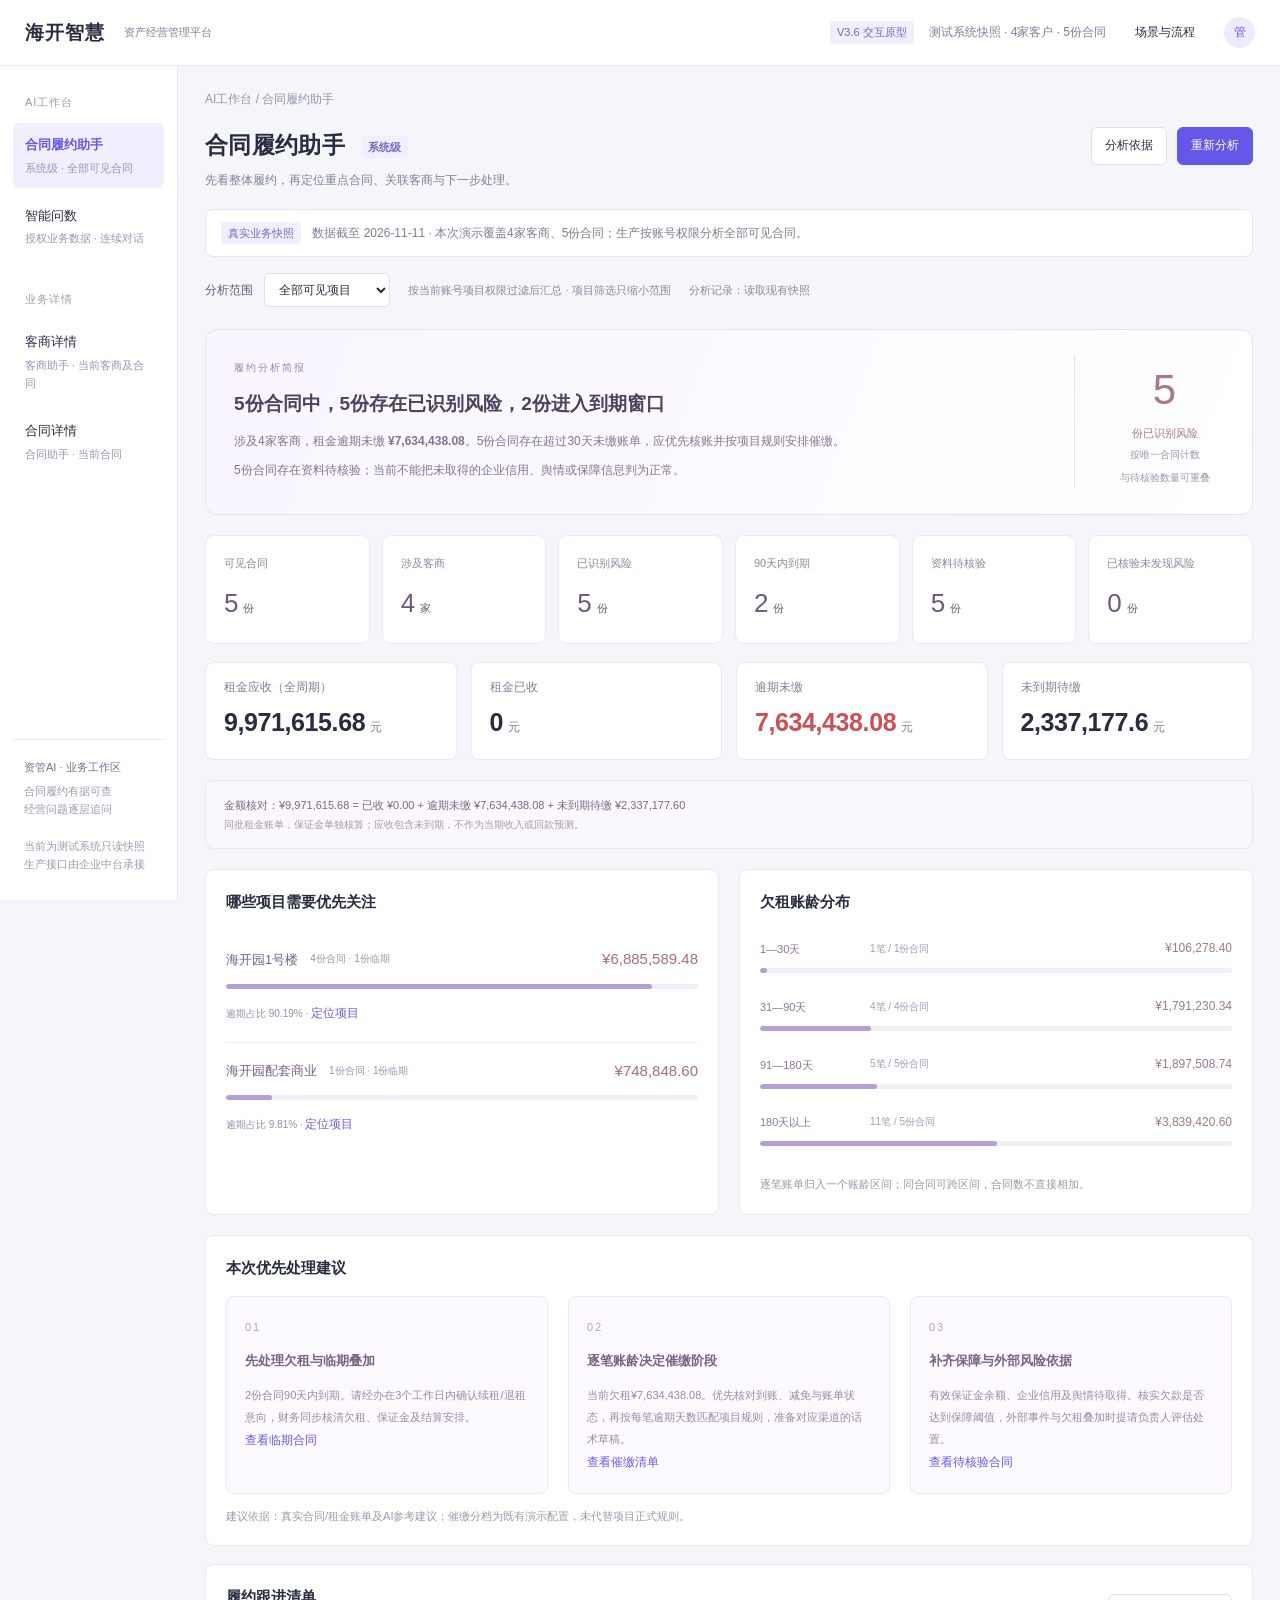
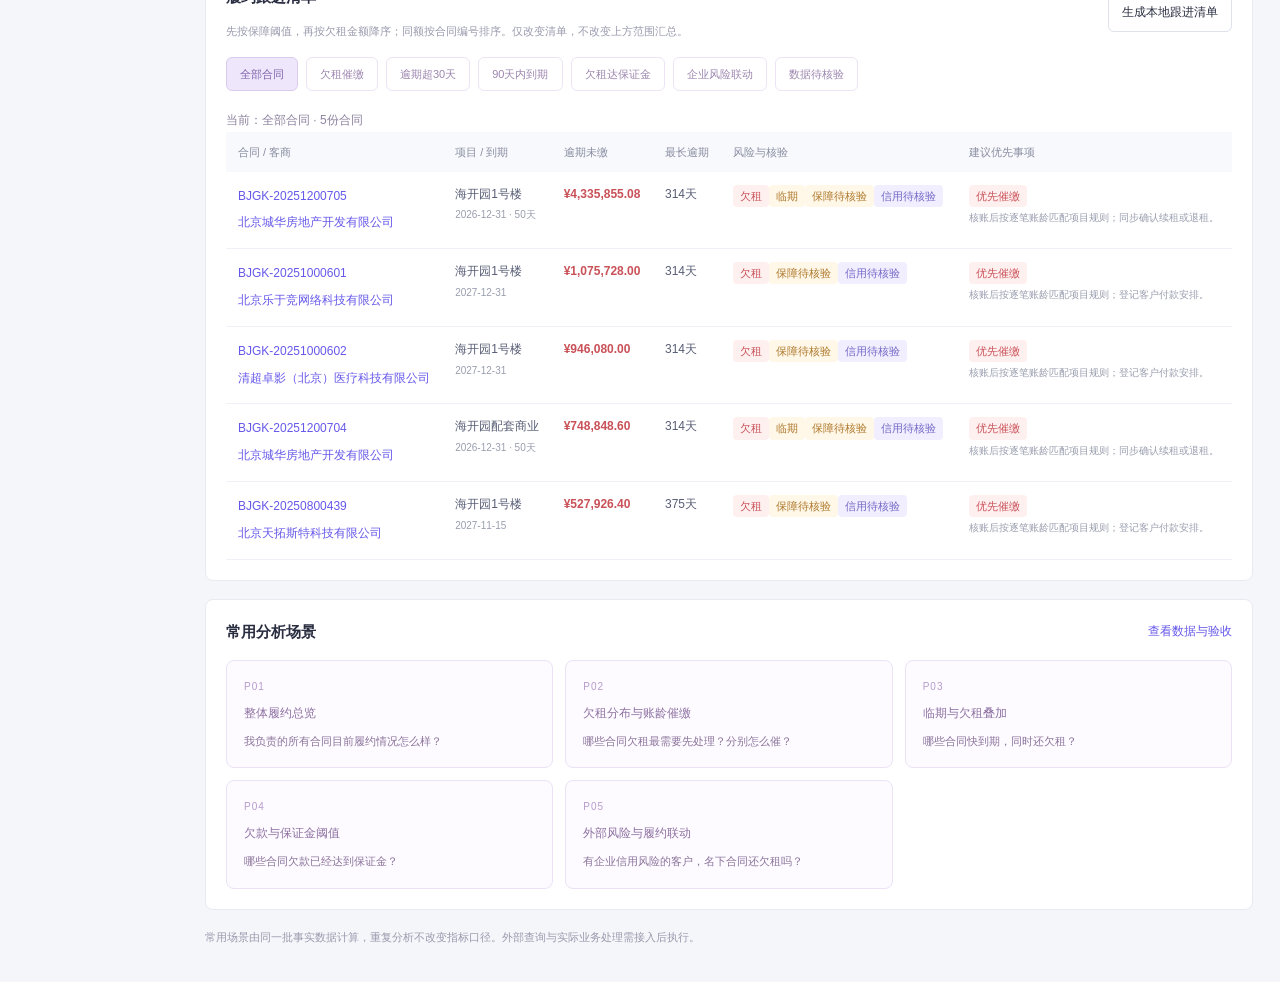
==== 业务交互原型.html @ a05de34b "feat: add system contract performance and customer assistant workspaces" ====
<!doctype html>
<html lang="zh-CN"><head><meta charset="utf-8"><meta name="viewport" content="width=device-width, initial-scale=1"><meta name="description" content="海开资管合同助手与智能问数业务原型：系统履约、客商助手、单合同核查、智能问数与场景实施说明。"><title>海开资管 · 双智能体业务原型 V3.6</title><link rel="stylesheet" href="core-style.css?v=3.6.0"></head><body><div id="app"></div><div id="overlay"></div><div id="toast" role="status"></div><script src="core-model.js?v=3.6.0"></script><script src="core-analysis-model.js?v=3.6.0"></script><script src="core-workspaces.js?v=3.6.0"></script><script src="core-app.js?v=3.6.0"></script></body></html>
---- core-style.css ----
:root{--brand:#6558e9;--ink:#292d40;--muted:#7c8195;--line:#e8eaf1;--bg:#f5f6fa;--red:#c95158;--amber:#ad782a;--green:#25856d}*{box-sizing:border-box}body{margin:0;color:var(--ink);background:var(--bg);font:14px/1.65 -apple-system,BlinkMacSystemFont,"Segoe UI","PingFang SC","Microsoft YaHei",sans-serif}button,input,select,textarea{font:inherit}button,a,input,select,textarea{-webkit-tap-highlight-color:transparent}button{cursor:pointer;border:1px solid #dfe1eb;border-radius:6px;padding:8px 13px;background:white;color:var(--ink);transition:background .15s,border-color .15s}button:hover{border-color:#b9b2f6;background:#f7f6ff}button:disabled{opacity:.5;cursor:not-allowed}button:focus-visible,a:focus-visible,input:focus-visible,textarea:focus-visible,select:focus-visible{outline:3px solid #c6bffe;outline-offset:3px}a{color:var(--brand);text-decoration:none}.primary{color:white;background:var(--brand);border-color:var(--brand)}.primary:hover{background:#574acb;color:#fff}.link{border:0;background:none;color:var(--brand);padding:2px 0;text-align:left}.quiet{background:transparent;border-color:transparent}.small{font-size:12px}.muted{color:var(--muted)}h1,h2,h3,h4,p{margin:0}h1{font-size:23px;font-weight:650;letter-spacing:.3px}h2{font-size:18px;font-weight:650}h3{font-size:15px;font-weight:600}h4{font-size:14px}.topbar{height:66px;background:white;border-bottom:1px solid var(--line);display:flex;align-items:center;justify-content:space-between;padding:0 25px;gap:15px;position:sticky;top:0;z-index:10}.brand{display:flex;gap:11px;align-items:center;font-size:19px;font-weight:700;letter-spacing:1px}.brand small{font-size:11px;font-weight:400;color:var(--muted);letter-spacing:0;margin-left:8px}.top-actions{display:flex;gap:15px;align-items:center}.avatar{width:31px;height:31px;border-radius:50%;background:#eeebff;display:grid;place-items:center;font-size:12px;color:var(--brand)}.tag{font-size:11px;display:inline-block;background:#f1efff;color:#7466c6;border-radius:4px;padding:2px 7px;white-space:nowrap}.tag.red{background:#fff0f0;color:var(--red)}.tag.amber{background:#fff7e8;color:var(--amber)}.tag.green{background:#eaf7f1;color:var(--green)}.frame{display:grid;grid-template-columns:178px minmax(0,1fr);min-height:calc(100vh - 66px)}.sidebar{background:white;border-right:1px solid var(--line);padding:27px 13px;display:flex;flex-direction:column;position:sticky;top:66px;align-self:start;height:calc(100vh - 66px)}.nav-label{font-size:11px;color:#9a9daf;letter-spacing:1px;margin:0 12px 9px}.nav-label.spaced{margin-top:29px}.navbtn{width:100%;text-align:left;border:0;background:none;padding:11px 12px;margin:3px 0;font-size:13px}.navbtn.selected{color:var(--brand);background:#f1efff;font-weight:600}.nav-sub{display:block;font-size:11px;font-weight:400;color:#9995b3;margin-top:3px}.side-bottom{margin-top:auto;padding:18px 11px 0;border-top:1px solid var(--line);font-size:11px;color:#999daf}.side-bottom b{display:block;color:#6f738b;font-weight:500;margin-bottom:6px}.main{padding:24px 27px 36px;min-width:0;max-width:1700px;width:100%;margin:auto}.breadcrumb{font-size:12px;color:#9296a9;margin-bottom:17px}.title-row{display:flex;justify-content:space-between;align-items:flex-start;gap:18px;margin-bottom:18px}.title-row h1 .tag{vertical-align:middle;margin-left:9px}.title-row p{font-size:12px;color:var(--muted);margin-top:6px}.row{display:flex;gap:10px;align-items:center;flex-wrap:wrap}.between{justify-content:space-between}.select-control{border:1px solid #dfe1eb;background:#fff;padding:8px 10px;border-radius:6px;max-width:100%;color:var(--ink)}.contract-meta{display:flex;gap:26px;flex-wrap:wrap;font-size:12px;padding:15px 18px;background:white;border:1px solid var(--line);border-radius:7px}.contract-meta span{color:var(--muted);margin-right:7px}.tabs{display:flex;gap:27px;border-bottom:1px solid #dedfe9;margin:16px 0 21px;overflow:auto;white-space:nowrap}.tabs button{border:0;background:none;border-bottom:2px solid transparent;border-radius:0;padding:12px 0;color:#7e8295;font-size:13px}.tabs button.selected{color:var(--brand);font-weight:600;border-bottom-color:var(--brand)}.assistant-header{display:flex;justify-content:space-between;align-items:center;gap:16px;margin-bottom:17px}.assistant-header h2{display:inline}.assistant-header p{font-size:12px;color:var(--muted);margin-top:4px}.pulse{display:inline-block;width:6px;height:6px;background:var(--green);border-radius:50%;margin-right:6px}.kpis{display:grid;grid-template-columns:repeat(4,minmax(0,1fr));gap:14px;margin:16px 0 20px}.kpi{background:white;border:1px solid var(--line);border-radius:8px;padding:15px 18px;min-width:0}.kpi-label{font-size:12px;color:var(--muted);display:flex;align-items:center;justify-content:space-between}.kpi-value{font-size:25px;font-weight:650;letter-spacing:-.4px;margin:7px 0 4px;line-height:1.4;word-break:break-word;font-variant-numeric:tabular-nums}.kpi-value small{font-size:12px;margin-left:5px;font-weight:400;color:var(--muted)}.kpi-note{font-size:11px;color:#9498aa}.red-text{color:var(--red)}.amber-text{color:var(--amber)}.card{background:#fff;border:1px solid var(--line);border-radius:8px;padding:20px;margin-bottom:18px;min-width:0}.card-head{display:flex;justify-content:space-between;align-items:center;gap:12px;margin-bottom:16px}.card-head small{font-size:11px;color:var(--muted)}.overview-grid{display:grid;grid-template-columns:minmax(0,1.02fr) minmax(0,1.2fr);gap:18px;align-items:stretch}.overview-grid>.card{margin-bottom:18px}.radar-layout{display:grid;grid-template-columns:minmax(210px,1.1fr) minmax(125px,.9fr);align-items:center;gap:9px}.radar{width:100%;height:auto;display:block;max-width:330px;margin:auto}.radar text{font-family:inherit;fill:#7d8094;font-size:11px}.axis-list{display:flex;flex-direction:column;gap:10px}.axis-button{border:0;background:none;padding:5px 0;font-size:11px;display:flex;justify-content:space-between;gap:10px;text-align:left;color:var(--muted)}.axis-button b{color:var(--brand);font-variant-numeric:tabular-nums;font-size:12px}.caption{font-size:11px;color:#999aad;margin-top:13px}.summary-lead{font-size:15px;line-height:1.9;margin-bottom:15px}.summary-lead strong{color:var(--red);font-weight:600}.recommendations{display:grid;gap:10px}.recommendation{display:grid;grid-template-columns:25px 1fr auto;gap:8px;align-items:start;border-top:1px solid #f0f0f5;padding-top:13px;font-size:12px}.step-num{font-size:11px;color:#8c82cf;background:#f2effd;width:22px;height:22px;display:grid;place-items:center;border-radius:50%}.recommendation small{display:block;color:var(--muted);font-size:11px;margin-top:4px}.note{border:1px solid #eee2c6;background:#fffaf0;color:#957638;border-radius:6px;padding:12px 14px;font-size:12px;margin:12px 0}.scenarios-grid{display:grid;grid-template-columns:repeat(3,minmax(0,1fr));gap:12px}.scenario-quick{display:block;text-align:left;padding:15px;border:1px solid var(--line);border-radius:6px;background:#fff}.scenario-quick b{font-size:13px;font-weight:550;display:block;margin-bottom:5px}.scenario-quick p{font-size:11px;color:var(--muted);line-height:1.8}.scenario-quick>span{font-size:11px;color:var(--brand);display:inline-block;margin-top:8px}.table-wrap{overflow:auto;width:100%}table{border-collapse:collapse;width:100%;text-align:left;font-size:12px;min-width:540px}th{background:#f8f9fc;color:#888da0;font-weight:500;padding:11px 12px;font-size:11px}td{padding:13px 12px;border-bottom:1px solid #f0f1f6;color:#575d75;vertical-align:top}td small{display:block;color:#999eae;margin-top:3px;font-size:10px}.fields{display:grid;grid-template-columns:repeat(3,minmax(0,1fr));gap:23px;margin:0}.fields dt{font-size:11px;color:var(--muted);margin-bottom:5px}.fields dd{font-size:13px;margin:0;overflow-wrap:anywhere}.timeline{border-left:1px solid #e1ddec;padding-left:21px;margin:12px 0 0 7px;display:grid;gap:19px}.timeline p{font-size:12px}.timeline small{font-size:11px;color:var(--muted)}.empty{padding:40px 18px;text-align:center;color:var(--muted);font-size:12px}.scope-strip{display:flex;align-items:center;gap:12px;font-size:12px;margin-bottom:18px;color:var(--muted)}.query-layout{display:grid;grid-template-columns:minmax(0,1fr) 270px;gap:19px;align-items:start}.conversation{border:1px solid var(--line);background:white;border-radius:9px;overflow:hidden;min-width:0}.conversation-top{padding:15px 20px;border-bottom:1px solid var(--line);display:flex;align-items:center;justify-content:space-between;gap:10px}.conversation-top h3{font-size:13px}.chat-log{height:calc(100vh - 382px);min-height:380px;max-height:900px;overflow:auto;scroll-behavior:smooth;padding:26px 24px}.welcome{padding:28px 4px 20px;max-width:750px;margin:auto}.welcome .eyebrow{font-size:11px;letter-spacing:2px;color:#9c92d5;margin-bottom:12px}.welcome h2{font-size:26px;line-height:1.5;font-weight:600}.welcome>p{font-size:13px;color:#9195a7;margin:12px 0 24px;line-height:1.9}.domain-pills{display:flex;gap:8px;flex-wrap:wrap;margin-bottom:24px}.domain-pills span{border:1px solid #ebe9f5;border-radius:4px;font-size:11px;padding:4px 9px;color:#948bac}.suggestions{display:grid;grid-template-columns:1fr 1fr;gap:11px}.suggestions button{text-align:left;line-height:1.8;font-size:12px;padding:14px;border-color:#eae9f2;background:#fbfbfe}.suggestions small{display:block;color:#b1adbf;font-size:10px;margin-top:7px}.composer{padding:15px 20px 12px;border-top:1px solid var(--line);background:white}.input-frame{border:1px solid #dcd8f0;border-radius:8px;padding:10px 12px;background:#fdfdff}.input-frame:focus-within{border-color:#9d91e6;box-shadow:0 0 0 3px #f4f1ff}.input-frame textarea{width:100%;resize:vertical;min-height:46px;max-height:140px;border:0;background:none;outline:none;color:var(--ink);font-size:13px;display:block}.input-frame textarea:focus-visible{outline:none}.input-bottom{display:flex;justify-content:space-between;align-items:center;font-size:10px;color:#a3a1b3;margin-top:7px}.input-bottom button{padding:5px 14px;font-size:12px}.composer-note{font-size:10px;color:#aaa8b6;margin-top:8px}.history-panel{background:white;border:1px solid var(--line);border-radius:9px;padding:19px 15px;min-height:510px;position:sticky;top:90px}.history-panel h3{font-size:14px}.history-panel>p{font-size:11px;color:var(--muted);margin:7px 0 17px}.history-label{font-size:10px;color:#aaa8bb;margin:18px 8px 8px}.history-item{display:block;width:100%;text-align:left;padding:12px;border:1px solid transparent;background:none;border-radius:6px;margin:5px 0}.history-item.selected{background:#f3f0ff;border-color:#e7e0fb}.history-item b{font-weight:500;font-size:12px;display:block;overflow:hidden;text-overflow:ellipsis;white-space:nowrap}.history-item small{font-size:10px;color:#9993ad;display:block;margin-top:6px}.history-footer{border-top:1px solid var(--line);padding-top:15px;margin-top:23px;font-size:10px;color:#a4a0b4;line-height:1.9}.user-message{display:flex;justify-content:flex-end;margin:5px 0 22px}.user-message>div{padding:11px 16px;background:#f1efff;border-radius:9px 9px 2px 9px;max-width:86%;font-size:13px;white-space:pre-wrap;overflow-wrap:anywhere}.answer-message{margin-bottom:25px}.answer-meta{font-size:11px;color:#8b82b4;display:flex;gap:8px;align-items:center;margin-bottom:10px}.ai-badge{border:1px solid #ded8f5;color:#8c7dce;border-radius:4px;font-size:9px;padding:1px 4px}.answer-body{font-size:13px;line-height:1.95;white-space:pre-wrap}.answer-result{margin-top:17px;border:1px solid var(--line);border-radius:7px;padding:17px}.answer-result h3{font-size:14px;margin-bottom:12px}.answer-result .kpis{gap:8px;margin:12px 0}.answer-result .kpi{padding:11px 12px;background:#fafafe;border:0;border-radius:5px}.answer-result .kpi-value{font-size:19px}.answer-result .kpi-label{font-size:10px}.answer-result table{font-size:11px;min-width:480px}.answer-result th{font-size:10px}.answer-result td{padding:11px 8px}.answer-actions{display:flex;justify-content:space-between;align-items:center;margin-top:14px;gap:10px;flex-wrap:wrap}.answer-actions button{font-size:11px}.result-stamp{font-size:10px;color:#a5a1b5}.followups{display:flex;gap:7px;flex-wrap:wrap;margin-top:15px}.followups button{font-size:11px;padding:5px 10px;border-color:#e8e3f4;background:#fdfcfe;color:#83779e}.bar-chart{padding:13px 0 5px}.bar-title{font-size:11px;color:var(--muted);margin-bottom:10px}.bar-row{display:grid;grid-template-columns:75px 1fr 85px;gap:10px;align-items:center;margin:9px 0;font-size:11px;color:#8b849e}.bar-track{height:10px;background:#f4f1f9;border-radius:3px;overflow:hidden}.bar-fill{height:100%;background:#afa2e8;border-radius:3px}.bar-value{text-align:right;color:#797082;font-variant-numeric:tabular-nums}.stream-line{display:inline-block;width:2px;height:13px;background:var(--brand);vertical-align:middle;margin-left:3px;animation:blink .7s infinite}.progress-text{font-size:11px;color:#a29ab6;margin:10px 0}.contract-chatbox{display:grid;grid-template-columns:1fr auto;gap:12px}.contract-chatbox input{border:1px solid #ddd9ed;padding:11px 13px;border-radius:6px;min-width:0;background:#fdfdff;font-size:13px}.contract-answer{border-left:3px solid #d4cbed;background:#faf8fe;padding:16px 18px;margin:17px 0 0;font-size:13px;line-height:1.95}.contract-answer h4{margin-bottom:7px}.contract-answer p{white-space:pre-wrap}.contract-answer .row{margin-top:11px}.overlay:empty{display:none}.overlay-screen{position:fixed;inset:0;background:#25233c55;z-index:30;display:flex;justify-content:flex-end}.drawer{width:min(740px,94vw);height:100%;background:#fff;box-shadow:-12px 0 45px #29213d1f;display:flex;flex-direction:column;animation:slide .18s ease}.drawer-head{padding:22px 27px;border-bottom:1px solid var(--line);display:flex;justify-content:space-between;align-items:center;gap:15px}.drawer-head p{font-size:11px;color:var(--muted);margin-top:3px}.drawer-body{padding:24px 27px;overflow:auto;flex:1}.drawer-body h3{margin:22px 0 10px}.drawer-body h3:first-child{margin-top:0}.drawer-body p,.drawer-body li{font-size:13px;line-height:1.95}.drawer-body ul{padding-left:20px}.drawer-body .note{font-size:12px}.drawer-body textarea{width:100%;min-height:240px;border:1px solid #dcd8eb;border-radius:6px;padding:15px;font-size:13px;line-height:2;resize:vertical;color:#55536c}.drawer-foot{padding:16px 27px;border-top:1px solid var(--line);display:flex;justify-content:space-between;align-items:center;font-size:11px;color:var(--muted);gap:10px}.scene-card{border:1px solid var(--line);border-radius:7px;padding:18px;margin-bottom:15px}.scene-card h3{margin:0 0 9px}.scene-card dl{margin:0}.scene-card dt{font-size:10px;color:#aaa4b5;margin-top:10px}.scene-card dd{font-size:12px;margin:3px 0 0;color:#686177;line-height:1.9}.scene-tabs{position:sticky;top:0;background:white;padding-bottom:15px;display:flex;gap:9px;z-index:1}.scene-tabs button{font-size:12px}.source-list{font-size:12px;display:grid;gap:10px}.source-list>div{padding:12px;background:#f8f7fc;border:1px solid #efedf5;border-radius:6px;overflow-wrap:anywhere}.flow-list{display:grid;gap:9px;margin:18px 0}.flow-list>div{border-left:3px solid #c4b8ec;background:#f8f6fd;padding:13px 16px;font-size:12px;line-height:1.9}.flow-list small{display:block;font-size:11px;color:var(--muted)}#toast{position:fixed;bottom:28px;left:50%;transform:translateX(-50%);background:#343147;color:white;border-radius:7px;font-size:12px;padding:12px 20px;z-index:100;opacity:0;pointer-events:none;transition:opacity .2s}#toast.visible{opacity:1}.mini-space{margin-top:14px}.missing-axis{font-size:11px;color:var(--amber);margin-top:9px}.break{overflow-wrap:anywhere}.draft-list{margin-top:16px;background:#f8f6fe;padding:12px 14px;border-radius:6px;font-size:12px;color:#77668c}.demo-bar{font-size:10px;color:#a19aac;display:flex;justify-content:space-between;gap:10px;margin-top:20px}.helper{font-size:12px;color:#8d839f;line-height:1.9}.wide-only{display:inline}@keyframes blink{50%{opacity:0}}@keyframes slide{from{transform:translateX(25px);opacity:.5}to{transform:translateX(0);opacity:1}}@media(min-width:1600px){.main{padding:28px 38px}.chat-log{min-height:480px}.radar-layout{grid-template-columns:1.2fr .8fr}}@media(max-width:1200px){.frame{grid-template-columns:150px 1fr}.main{padding:20px}.brand small{display:none}.query-layout{grid-template-columns:minmax(0,1fr) 225px;gap:14px}.radar-layout{grid-template-columns:1fr}.radar{max-width:240px}.axis-list{display:grid;grid-template-columns:1fr 1fr}.kpi{padding:13px}.kpi-value{font-size:22px}.recommendation{grid-template-columns:22px 1fr}.recommendation button{grid-column:2;justify-self:start}.scenarios-grid{grid-template-columns:repeat(2,1fr)}.top-actions{gap:9px}}@media(max-width:900px){.sidebar{width:auto;height:auto;position:static;padding:10px 15px;display:flex;flex-direction:row;gap:10px;border-right:0;border-bottom:1px solid var(--line)}.frame{display:block}.sidebar .nav-label,.side-bottom{display:none}.navbtn{width:auto;margin:0}.nav-sub{display:none}.topbar{padding:0 17px}.top-actions .wide-only{display:none}.overview-grid{grid-template-columns:1fr}.radar-layout{grid-template-columns:1fr 1fr}.query-layout{grid-template-columns:minmax(0,1fr) 210px}.main{padding:19px 16px}.contract-meta{gap:12px 22px}.title-row{flex-wrap:wrap}.chat-log{padding:20px 16px}.welcome h2{font-size:22px}.suggestions{grid-template-columns:1fr}.answer-result .kpis{grid-template-columns:1fr 1fr}.history-panel{top:75px}.fields{grid-template-columns:1fr 1fr}}@media(max-width:650px){body{font-size:13px}.topbar{height:58px}.brand{font-size:16px}.top-actions span.small,.avatar{display:none}.top-actions button{font-size:11px;padding:6px 8px}.query-layout{grid-template-columns:1fr}.history-panel{position:static;min-height:0}.kpis{grid-template-columns:1fr 1fr;gap:10px}.kpi-value{font-size:22px}.scenarios-grid{grid-template-columns:1fr}.radar-layout{grid-template-columns:1fr 1fr}.title-row h1{font-size:20px}.tabs{gap:20px}.assistant-header{align-items:flex-start}.assistant-header button{font-size:11px}.contract-meta{font-size:11px}.card{padding:17px}.chat-log{height:520px;min-height:300px}.suggestions{grid-template-columns:1fr 1fr}.suggestions button{padding:10px;font-size:11px}.answer-result{padding:12px}.bar-row{grid-template-columns:65px 1fr 65px}.fields{grid-template-columns:1fr 1fr}.history-item{max-width:100%}.contract-chatbox{grid-template-columns:1fr}.drawer-head,.drawer-body{padding:19px}.demo-bar{flex-direction:column}}

.contract-risk-strip{background:#fff8f6;border:1px solid #f2dcd5;border-radius:7px;padding:13px 17px;margin:-3px 0 15px;display:flex;gap:14px;justify-content:space-between;align-items:center}.risk-strip-main{display:flex;gap:13px;align-items:center;flex-wrap:wrap}.risk-summary{color:#bb4d50;border:0;background:none;padding:0;font-size:12px;font-weight:600;white-space:nowrap}.risk-tags{display:flex;gap:7px;flex-wrap:wrap}.risk-chip{font-size:11px;border:1px solid #eacac9;padding:4px 9px;border-radius:4px;background:#fff0ee;color:#b65357}.risk-chip.amber{background:#fff6e6;border-color:#eddcba;color:#9c722f}.risk-chip.pending{background:#f6f5fa;border-color:#e1deeb;color:#8c819c}.risk-strip-meta{display:flex;gap:11px;align-items:center;flex-wrap:wrap;font-size:10px;color:#ad9490;white-space:nowrap}.risk-summary:hover{background:none;color:#983f42}.risk-chip:hover{border-color:#c88f94;background:#ffebe7}@media(max-width:900px){.contract-risk-strip{align-items:flex-start;flex-direction:column;gap:8px}}
/* V3.1: evidence-led contract analysis and compact query workspace. */
.analysis-toolbar{display:grid;grid-template-columns:1fr auto;align-items:center;gap:5px 12px;font-size:11px;color:var(--muted);text-align:right}.analysis-toolbar small{grid-column:1/-1;font-size:10px}.report-layout{grid-template-columns:minmax(280px,.8fr) minmax(0,1.65fr);align-items:start}.report-layout .radar-layout{grid-template-columns:1fr}.report-layout .radar{max-width:280px;margin:auto}.report-layout .axis-list{display:grid;grid-template-columns:1fr 1fr;gap:4px 12px}.report-layout .axis-button{padding:9px 0}.radar-legend{display:flex;flex-wrap:wrap;gap:7px;margin:17px 0 10px}.report-summary{border:1px solid #e8e1f7;background:#f9f7fe;padding:15px 17px;border-radius:7px;margin:8px 0 17px}.report-summary>b{font-size:14px;color:#675487}.report-summary p{font-size:12px;line-height:1.95;margin:7px 0 0;color:#85788f}.report-scroll{max-height:660px;overflow:auto;scrollbar-width:thin;padding-right:5px}.analysis-item{border:1px solid var(--line);border-radius:7px;margin:10px 0;background:#fff}.analysis-item summary{list-style:none;display:flex;align-items:center;justify-content:space-between;gap:10px;cursor:pointer;padding:15px 16px;font-size:13px;font-weight:600}.analysis-item summary::-webkit-details-marker{display:none}.analysis-item summary>span:first-child{display:flex;gap:10px;align-items:center}.analysis-item summary>span:first-child:after{content:'⌄';font-size:13px;color:#ada2c0}.analysis-item[open] summary>span:first-child:after{content:'⌃'}.analysis-item summary i{font-style:normal;color:#a798c7;font-size:11px}.analysis-item .tag{font-weight:400;white-space:nowrap;font-size:10px}.analysis-content{padding:0 17px 17px}.analysis-content h4{font-size:11px;color:#81768c;margin:13px 0 5px}.analysis-content p{font-size:12px;line-height:1.95;color:#756b81;margin:0 0 8px}.advice-block{background:#f8f7fb;border-radius:5px;padding:1px 13px 7px;margin:13px 0}.advice-block h4{color:#72608f}.analysis-content .caption{font-size:10px;color:#aaa0b4;margin:12px 0}.report-footer{border-top:1px solid var(--line);padding-top:14px;margin-top:17px}.query-context{display:flex;justify-content:space-between;gap:12px;flex-wrap:wrap;color:#9a8fa6;font-size:11px;margin:4px 0 18px}.query-chips{padding:13px 18px 3px;display:flex;align-items:center;gap:7px;flex-wrap:wrap;border-top:1px solid #f0edf6}.query-chips>span{font-size:10px;color:#a29aaf;margin-right:3px}.question-chip{border-radius:16px;background:#faf8ff;border:1px solid #ece5f8;color:#8b7b9f;font-size:10px;padding:5px 10px}.question-chip:hover{background:#f1ebff;color:#7661ac;border-color:#dcd1ef}.result-section-label{font-size:10px;letter-spacing:.5px;color:#9f8cb7;margin:0 0 8px}.insight-section{margin:18px 0 0;background:#f9f7fd;border-left:3px solid #c4b4e4;padding:12px 16px;border-radius:0 5px 5px 0}.insight-section h4{font-size:12px;color:#8b70a1;margin:0 0 8px}.insight-section p{font-size:12px;color:#7f728a;line-height:1.95;margin:6px 0}.compact-welcome{padding:28px 15px 35px}.compact-welcome h2{font-size:23px}.compact-welcome>p{line-height:1.9}.history-panel{max-height:calc(100vh - 145px);overflow:auto;scrollbar-width:thin}.history-item{padding:10px}.report-layout .card{min-width:0}
@media(min-width:1600px){.report-layout{grid-template-columns:minmax(300px,.8fr) minmax(0,1.8fr)}.report-layout .radar-layout{grid-template-columns:1fr}.chat-log{height:630px;min-height:440px}}
@media(max-width:1100px){.report-layout{grid-template-columns:minmax(240px,.8fr) minmax(0,1.4fr)}.analysis-item summary{padding:13px 12px}.analysis-content{padding:0 12px 13px}.report-layout .axis-list{grid-template-columns:1fr}.query-layout{grid-template-columns:minmax(0,1fr) 205px}}
@media(max-width:850px){.report-layout{grid-template-columns:1fr}.report-layout .radar-layout{grid-template-columns:1fr 1fr}.report-layout .axis-list{display:flex;flex-direction:column}.report-scroll{max-height:none}.analysis-toolbar{font-size:10px}.query-layout{grid-template-columns:1fr}.history-panel{max-height:330px;position:static;min-height:0}.query-chips{padding:12px 14px}.chat-log{height:620px;max-height:70vh}}
@media(max-width:550px){.assistant-header{flex-direction:column;gap:12px}.analysis-toolbar{text-align:left;width:100%;grid-template-columns:1fr auto}.report-layout .radar-layout{grid-template-columns:1fr}.report-layout .axis-list{display:grid;grid-template-columns:1fr 1fr}.analysis-item summary{font-size:12px}.query-context{font-size:10px}.question-chip{font-size:10px;padding:5px 8px}}
/* V3.2: actionable issues are independent of radar axes. */
.issue-list{padding-right:8px}.issue-card{border:1px solid #e7e3ef;border-radius:10px;padding:18px;margin:0 0 16px;background:#fff}.issue-heading{display:flex;gap:10px;align-items:flex-start;margin-bottom:14px}.issue-heading>div{flex:1}.issue-heading h4{font-size:14px;margin:0 0 6px;line-height:1.7}.issue-heading p{margin:0;color:#8a8193;font-size:12px}.issue-number{width:27px;flex-shrink:0;color:#8370c1;line-height:26px}.issue-card .table-wrap{margin:10px 0}.issue-card td,.issue-card th{padding:9px;font-size:11px;min-width:70px}.issue-card .advice-block{margin:14px 0}.issue-analysis{font-size:12px;color:#8c8296;line-height:1.9}.report-scroll{max-height:680px}.issue-card .row{flex-wrap:wrap}@media(max-width:700px){.issue-card{padding:13px}.issue-heading{flex-wrap:wrap}.report-scroll{max-height:none}}

/* V3.3: reconciled balances, collapsed issue details and explicit radar provenance. */
.reconciliation{background:#f7f6ff;border:1px solid #e7e1fb;border-radius:10px;padding:15px 18px;margin:0 0 20px;font-size:13px;line-height:1.9;color:#605674}.reconciliation b{display:block;color:#443b59}.reconciliation small{color:#91889f}.radar-mode{display:flex;gap:6px;margin-bottom:10px}.radar-mode button{font-size:12px;padding:6px 12px;border:1px solid #e7e1f1;border-radius:6px;background:#fff;color:#92839d}.radar-mode button.selected{background:#eee8fc;color:#7155b3;border-color:#d3c6ec}.radar-provenance{background:#fff8e9;color:#8e7135;padding:9px 11px;font-size:11px;line-height:1.7;border-radius:6px}.issue-card{padding:0!important;overflow:hidden}.issue-card summary{list-style:none;cursor:pointer;padding:17px 15px;align-items:flex-start!important}.issue-card summary::-webkit-details-marker{display:none}.issue-card summary:hover{background:#faf8ff}.issue-title{flex:1;min-width:0}.issue-tags{display:flex;gap:6px;flex-wrap:wrap;margin-top:9px}.issue-toggle{font-size:11px;color:#9279c1;white-space:nowrap;padding-top:3px}.issue-card .when-open{display:none}.issue-card[open] .when-open{display:inline}.issue-card[open] .when-closed{display:none}.issue-card[open] summary{border-bottom:1px solid #f0eaf6}.issue-body{padding:0 16px 16px}.issue-body .advice-block h4{display:flex;align-items:center;gap:8px}.issue-body .advice-block p{font-size:13px;line-height:1.9}.history-item small{white-space:normal;overflow-wrap:anywhere}.history-label{margin-top:19px}.report-scroll{max-height:710px}.issue-heading h4{line-height:1.6}.issue-heading p{line-height:1.7}

/* V3.4 bill-specific collection stages and editable channel templates */
.collection-meta{padding:13px 14px;background:#faf9fe;border:1px solid #ece6f5;border-radius:8px;margin:13px 0}.collection-meta dl{display:grid;grid-template-columns:88px minmax(0,1fr);gap:9px 12px;font-size:12px;line-height:1.7}.collection-meta dt{color:#998ba9}.collection-meta dd{margin:0;color:#665674}.collection-group{padding:15px 0;border-bottom:1px solid #e7dff0}.collection-group:last-child{border-bottom:0}.collection-group .link{display:block;text-align:left;margin:6px 0}.template-context .tag{margin-right:6px}.template-context p{font-size:12px;color:#9a8ca8}.template-label{display:block;color:#81718e;font-size:12px;margin:15px 0 9px}.template-select{width:100%;max-width:100%;padding:10px;font-size:12px}.template-channels{display:flex;flex-wrap:wrap;gap:8px;margin:17px 0}.template-channels button{border:1px solid #e9e1f1;background:#fff;color:#917d9e;border-radius:7px;padding:8px 14px;font-size:12px}.template-channels button.selected{background:#eee7fb;color:#7153ac;border-color:#cbb9e8}.template-paper{background:#fff;border:1px solid #e8e1ee;padding:20px;border-radius:9px;margin-bottom:15px;box-shadow:0 3px 13px #35224e05}.template-paper-head{border-bottom:1px solid #eee8f4;padding-bottom:15px;margin-bottom:15px}.template-paper-head span,.template-paper-head small{display:block;color:#ab9ab8;font-size:11px}.template-paper-head b{display:block;color:#564165;font-size:18px;margin:8px 0}.template-paper #draft-text{width:100%;min-height:320px;font-size:13px;line-height:2;border:1px solid #e9e2f2;border-radius:6px;padding:14px;background:#fdfbff;color:#665371;resize:vertical}.template-paper .fields{font-size:12px}.drawer-foot{flex-wrap:wrap}.collection-meta .caption{margin-bottom:0}@media(max-width:600px){.template-paper{padding:14px}.collection-meta dl{grid-template-columns:76px minmax(0,1fr)}}
/* V3.6 system and customer analysis workspaces */
.workspace-coverage{padding:12px 15px;border:1px solid #e8e2f2;background:#fff;border-radius:8px;font-size:12px;color:#827b91;margin:15px 0}.workspace-coverage .tag{margin-right:8px}.workspace-controls{display:flex;align-items:center;gap:18px;flex-wrap:wrap;margin:16px 0 22px;color:#8e859c;font-size:11px}.workspace-controls label{font-size:12px;color:#655b78}.workspace-controls select{margin-left:8px;max-width:230px}.workspace-hero{display:flex;gap:30px;align-items:center;justify-content:space-between;border:1px solid #e8e0f4;background:linear-gradient(110deg,#f8f5ff,#fff);border-radius:12px;padding:25px 28px;margin:20px 0}.eyebrow{color:#9882b8;font-size:10px;letter-spacing:2px}.workspace-hero h2{font-size:19px;color:#50415e;line-height:1.7;margin:10px 0}.workspace-hero p{font-size:12px;color:#83748f;line-height:1.95;margin:6px 0}.hero-aside{min-width:150px;border-left:1px solid #e9e0f2;padding-left:30px;text-align:center}.hero-aside strong{font-size:42px;color:#ad7789;display:block;font-weight:500}.hero-aside strong small{font-size:11px;display:block}.hero-aside span{font-size:10px;line-height:1.9;color:#a294aa}.workspace-stat-grid{display:grid;grid-template-columns:repeat(6,minmax(0,1fr));gap:12px;margin:18px 0}.workspace-stat{border:1px solid #eee8f4;background:#fff;border-radius:9px;padding:18px}.workspace-stat span{font-size:11px;color:#91849c;display:block;min-height:28px}.workspace-stat b{font-size:26px;color:#6b5b7b;font-weight:500}.workspace-stat small{font-size:11px;margin-left:5px}.workspace-grid{display:grid;grid-template-columns:1fr 1fr;gap:20px;margin:20px 0}.workspace-grid>.card{margin:0;min-width:0}.workspace-equation{border:1px solid #ece6f3;background:#faf8fd;border-radius:8px;padding:14px 18px;color:#776987;font-size:11px;line-height:1.9;margin:15px 0}.workspace-equation small{display:block;color:#a398ac;font-size:10px}.project-strip{padding:16px 0;border-bottom:1px solid #f0ebf5}.project-strip:last-child{border:0}.project-strip>div:first-child{display:flex;align-items:center;gap:12px;flex-wrap:wrap}.project-strip b{font-size:13px;font-weight:500;color:#786187}.project-strip span{font-size:10px;color:#a090ab}.project-strip strong{font-size:15px;margin-left:auto;color:#a76d84;font-weight:500}.project-strip small{font-size:10px;color:#9c8ba7}.amount-track{height:5px;background:#f3edf7;border-radius:4px;overflow:hidden;margin:12px 0}.amount-track i{display:block;height:100%;background:#b4a0d6;border-radius:4px}.aging-strip{display:grid;grid-template-columns:100px 1fr auto;align-items:center;padding:8px 0;gap:5px 10px}.aging-strip b{font-size:11px;color:#8b7697;font-weight:500}.aging-strip span{font-size:10px;color:#aa9ab5}.aging-strip strong{font-size:12px;font-weight:500;color:#997b92}.aging-strip .amount-track{grid-column:1/-1;margin:4px 0 8px}.action-grid{display:grid;grid-template-columns:repeat(3,1fr);gap:20px}.action-grid article{padding:18px;background:#fcfaff;border:1px solid #eee7f5;border-radius:8px;min-width:0}.action-index{font-size:11px;letter-spacing:2px;color:#b2a0c8}.action-grid h4{font-size:13px;color:#796188;margin:12px 0}.action-grid p{font-size:11px;color:#9b88a8;line-height:2}.workspace-filters{display:flex;gap:8px;flex-wrap:wrap;margin:4px 0 18px}.workspace-filters button{padding:7px 13px;font-size:11px;color:#9c86af;border:1px solid #ece4f4;border-radius:6px;background:#fff}.workspace-filters button.selected{background:#eee7fb;color:#8064ac;border-color:#dbcbee}.scenario-grid{display:grid;grid-template-columns:repeat(3,minmax(0,1fr));gap:12px}.scenario-tile{text-align:left;padding:17px;border-radius:8px;border:1px solid #ebe2f5;background:#fdfbff;display:flex;flex-direction:column;gap:8px;line-height:1.7;min-width:0}.scenario-tile:hover{background:#f5eefc;border-color:#cbb6e1}.scenario-tile span{font-size:10px;letter-spacing:1px;color:#b69bcc}.scenario-tile b{font-size:12px;color:#8d70a1;font-weight:500}.scenario-tile small{font-size:11px;color:#8b739b}.customer-signal-grid{display:grid;grid-template-columns:repeat(3,minmax(0,1fr));gap:20px;margin:20px 0}.customer-signal-grid .card{margin:0;min-width:0;display:flex;flex-direction:column;gap:10px}.customer-signal h3{font-size:14px;margin-top:10px;color:#8d6b9f}.customer-signal p{font-size:12px;line-height:1.95;color:#80648f;flex:1}.customer-signal small{font-size:10px;line-height:1.9;color:#8b759a}.customer-signal button{align-self:flex-start}.customer-advice .issue-card{margin:12px 0}.customer-advice summary{display:flex;align-items:center;gap:12px;flex-wrap:wrap;cursor:pointer;list-style:none;padding:20px}.customer-advice summary b{font-size:13px;color:#9d7eaf;font-weight:500}.customer-advice summary>span:last-child{font-size:10px;margin-left:auto;color:#9679aa}.customer-advice .issue-body p{font-size:12px;line-height:2;color:#80648f}.cooperation-list>div{border-left:2px solid #e1d3ef;padding:0 0 22px 18px;margin-left:5px;display:flex;flex-direction:column;gap:8px}.cooperation-list{margin-top:22px}.cooperation-list span{font-size:11px;color:#8d719f}.cooperation-list small{font-size:10px;color:#8b759a}.monitor-list>div{border-bottom:1px solid #eee5f5;padding:12px 0}.monitor-list b{font-size:12px;font-weight:500;color:#a283b5}.monitor-list p{font-size:11px;color:#877094;line-height:1.9}.monitor-list+ .caption{line-height:2}#workspace-draft{width:100%;min-height:350px;border:1px solid #e1d2ed;padding:18px;border-radius:8px;background:#fdfbff;font:12px/2 inherit;color:#816a92;resize:vertical}
@media(max-width:1200px){.workspace-stat-grid{grid-template-columns:repeat(3,minmax(0,1fr))}.action-grid,.customer-signal-grid{gap:12px}.scenario-grid{grid-template-columns:repeat(2,minmax(0,1fr))}}
@media(max-width:850px){.workspace-grid,.action-grid,.customer-signal-grid{grid-template-columns:1fr}.workspace-hero{padding:20px;gap:12px}.hero-aside{display:none}.workspace-stat-grid{grid-template-columns:repeat(3,minmax(0,1fr));gap:8px}.workspace-stat{padding:12px}.workspace-stat span{font-size:10px}.workspace-stat b{font-size:23px}.workspace-controls{gap:10px}.workspace-coverage{font-size:10px;line-height:1.9}.scenario-grid{grid-template-columns:1fr 1fr}.workspace-hero h2{font-size:17px}}
@media(max-width:540px){.scenario-grid{grid-template-columns:1fr}.workspace-stat-grid{grid-template-columns:repeat(2,minmax(0,1fr))}.aging-strip{grid-template-columns:90px 1fr auto}}
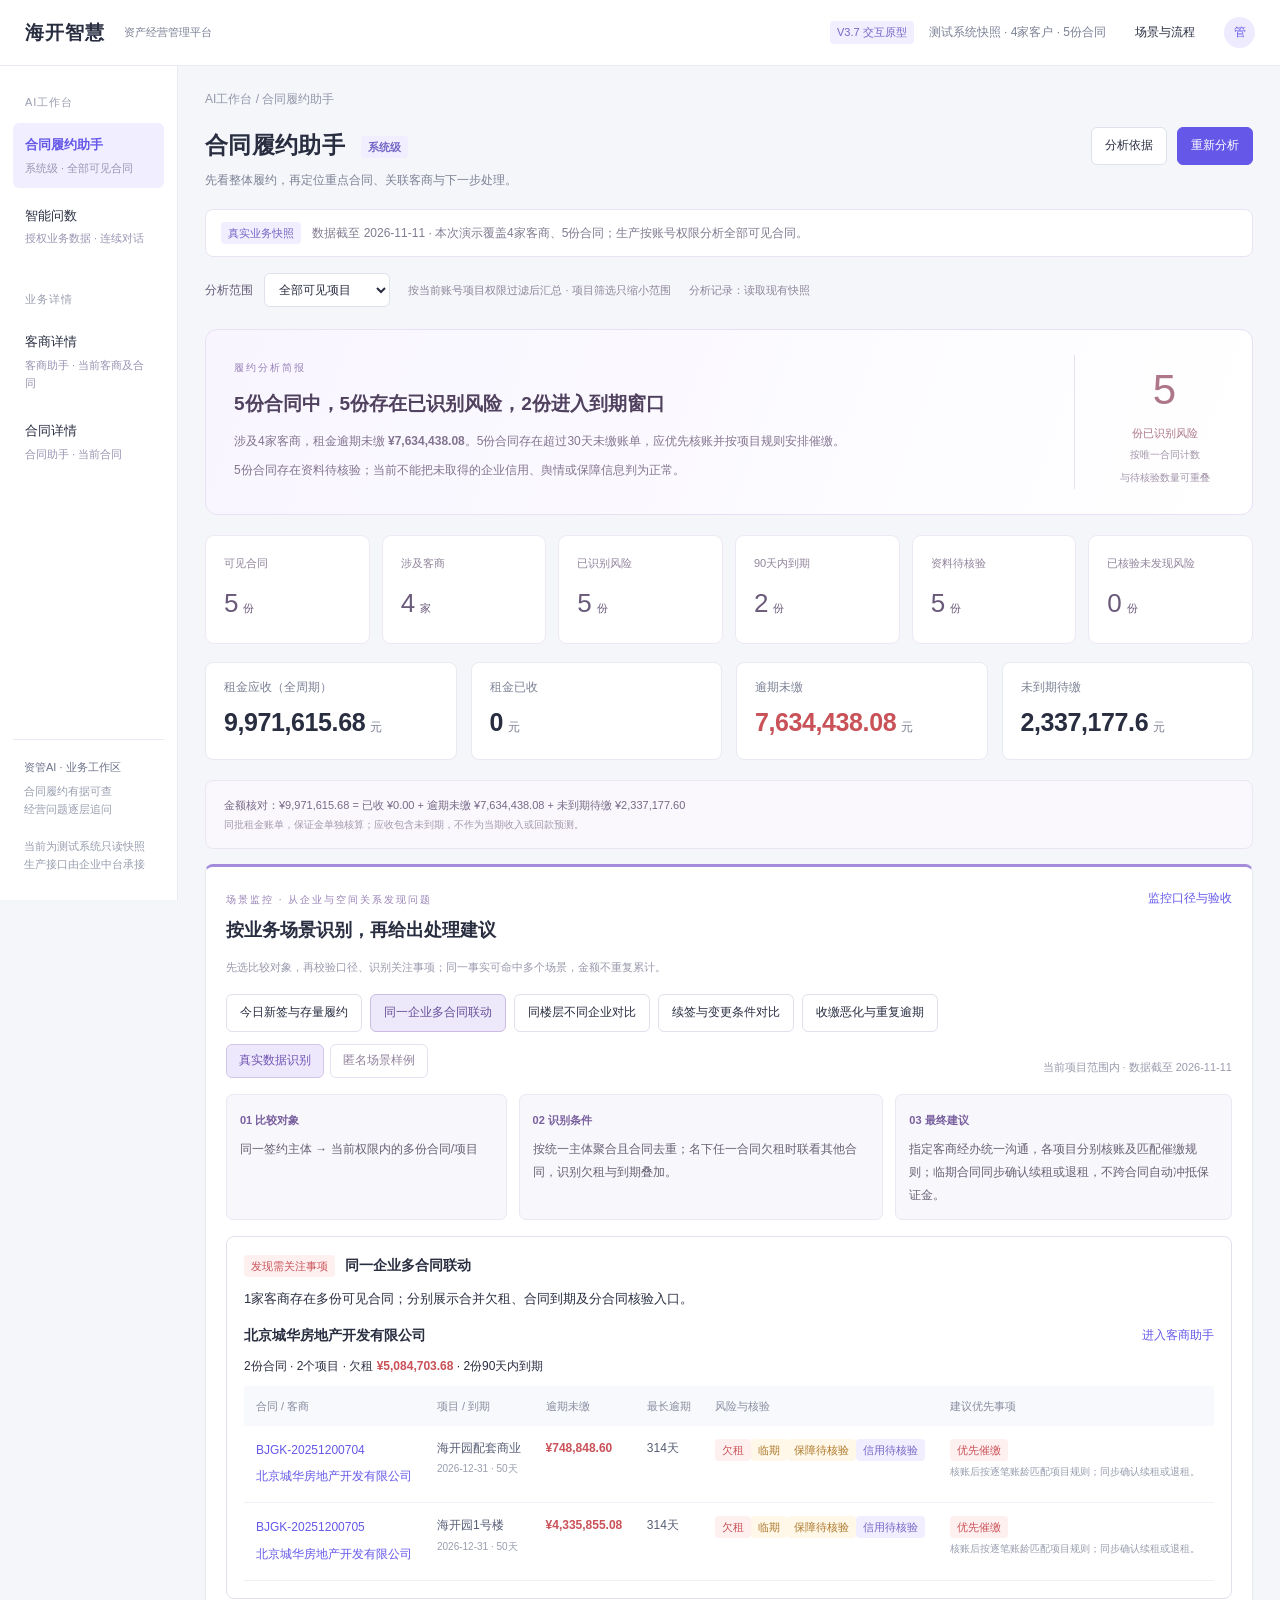
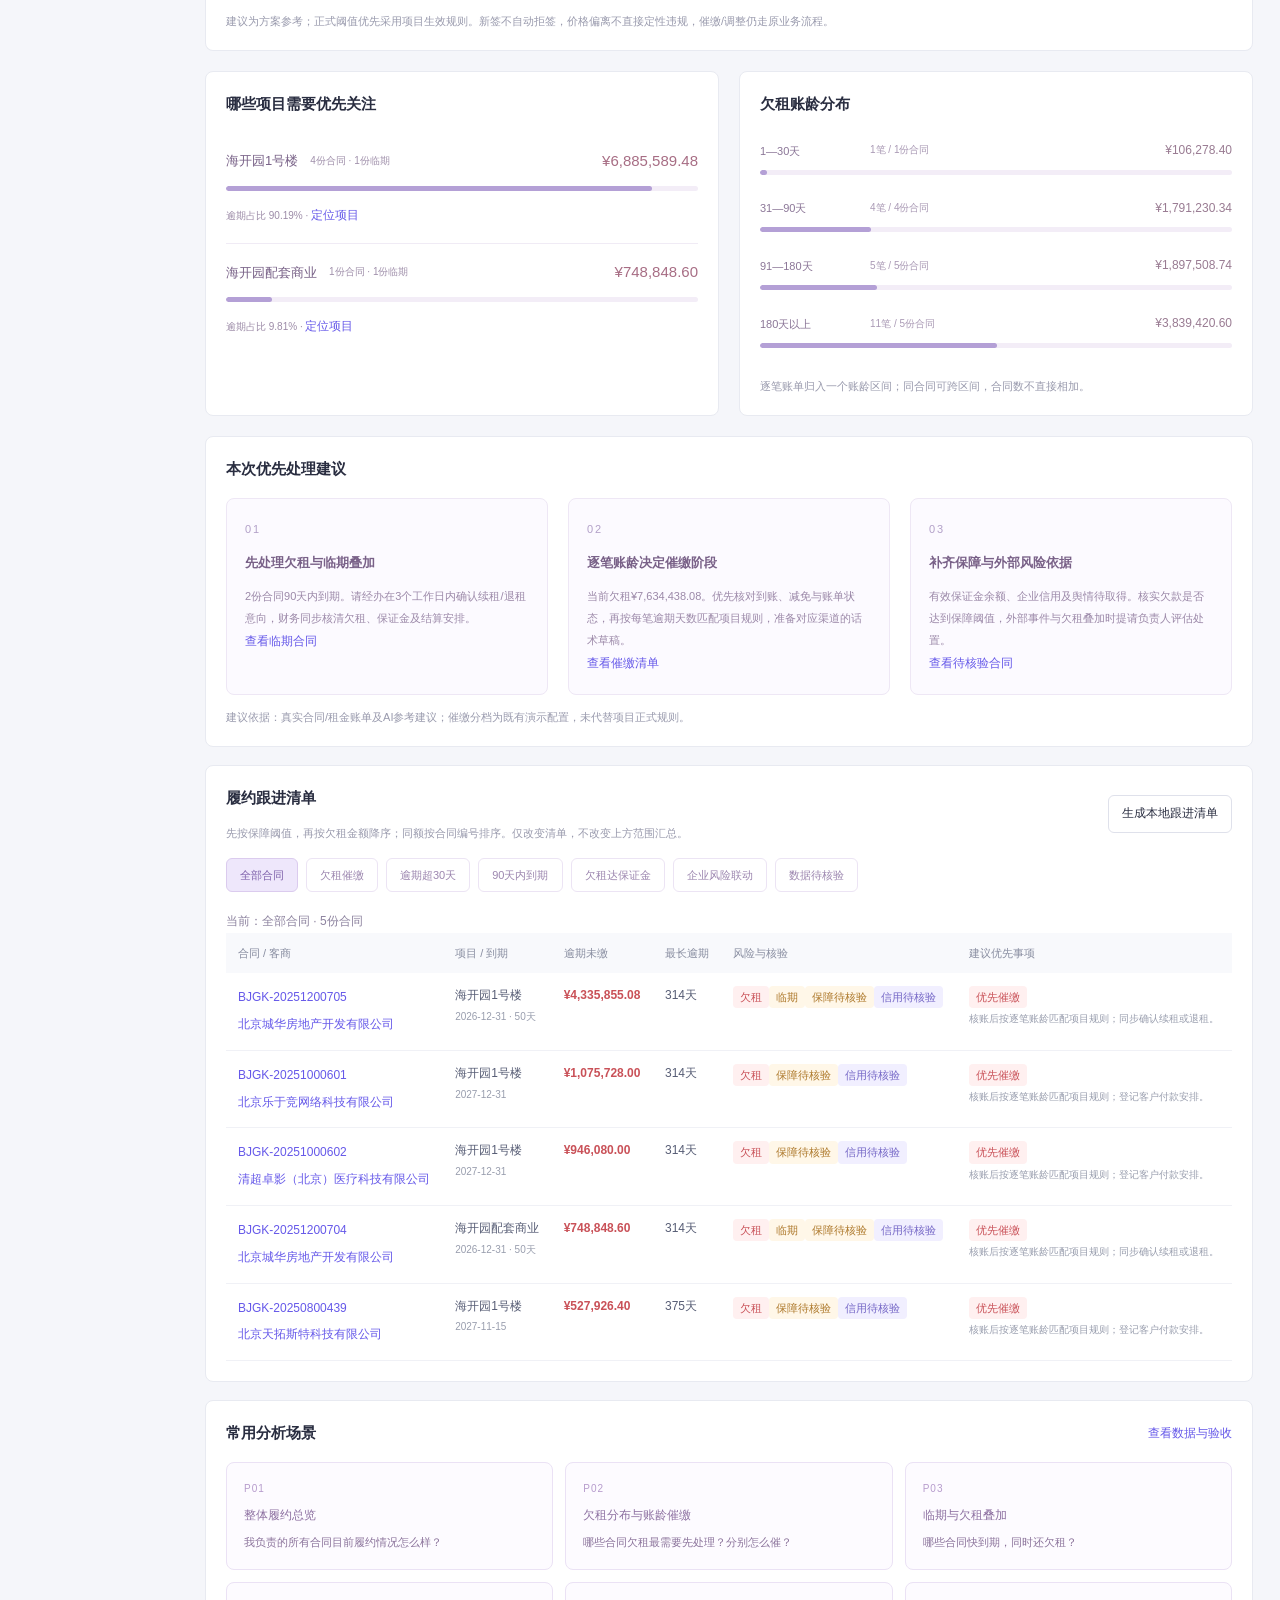
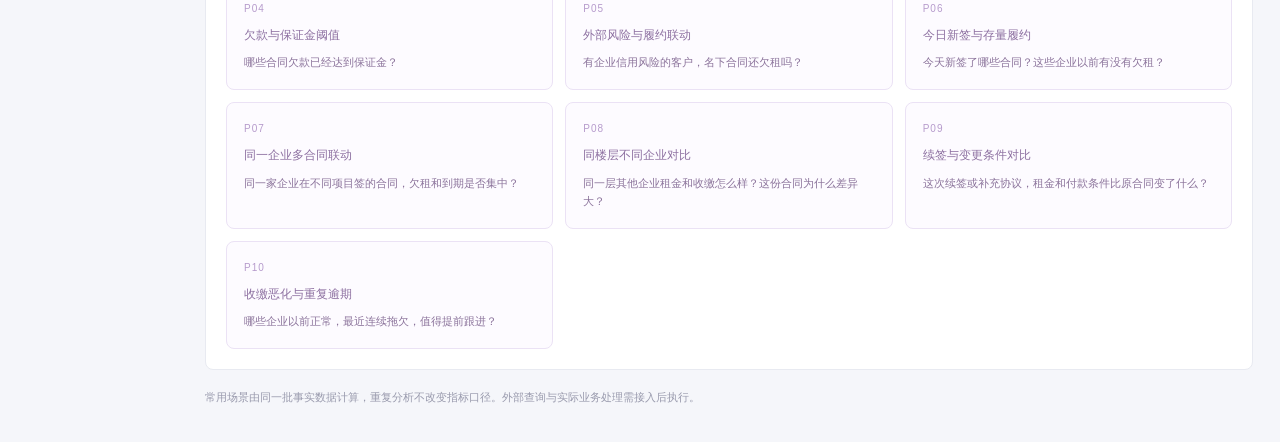
==== commit 4a443cbd: "feat: add relationship monitoring scenarios and customer risk radar" ====
--- a/业务交互原型.html
+++ b/业务交互原型.html
@@ -1,2 +1,2 @@
 <!doctype html>
-<html lang="zh-CN"><head><meta charset="utf-8"><meta name="viewport" content="width=device-width, initial-scale=1"><meta name="description" content="海开资管合同助手与智能问数业务原型：系统履约、客商助手、单合同核查、智能问数与场景实施说明。"><title>海开资管 · 双智能体业务原型 V3.6</title><link rel="stylesheet" href="core-style.css?v=3.6.0"></head><body><div id="app"></div><div id="overlay"></div><div id="toast" role="status"></div><script src="core-model.js?v=3.6.0"></script><script src="core-analysis-model.js?v=3.6.0"></script><script src="core-workspaces.js?v=3.6.0"></script><script src="core-app.js?v=3.6.0"></script></body></html>
+<html lang="zh-CN"><head><meta charset="utf-8"><meta name="viewport" content="width=device-width, initial-scale=1"><meta name="description" content="海开资管合同助手与智能问数业务原型：系统履约、客商助手、单合同核查、智能问数与场景实施说明。"><title>海开资管 · 双智能体业务原型 V3.7</title><link rel="stylesheet" href="core-style.css?v=3.7.0"></head><body><div id="app"></div><div id="overlay"></div><div id="toast" role="status"></div><script src="core-model.js?v=3.7.0"></script><script src="core-analysis-model.js?v=3.7.0"></script><script src="core-workspaces.js?v=3.7.0"></script><script src="core-app.js?v=3.7.0"></script></body></html>
--- a/core-style.css
+++ b/core-style.css
@@ -20,3 +20,6 @@
 @media(max-width:1200px){.workspace-stat-grid{grid-template-columns:repeat(3,minmax(0,1fr))}.action-grid,.customer-signal-grid{gap:12px}.scenario-grid{grid-template-columns:repeat(2,minmax(0,1fr))}}
 @media(max-width:850px){.workspace-grid,.action-grid,.customer-signal-grid{grid-template-columns:1fr}.workspace-hero{padding:20px;gap:12px}.hero-aside{display:none}.workspace-stat-grid{grid-template-columns:repeat(3,minmax(0,1fr));gap:8px}.workspace-stat{padding:12px}.workspace-stat span{font-size:10px}.workspace-stat b{font-size:23px}.workspace-controls{gap:10px}.workspace-coverage{font-size:10px;line-height:1.9}.scenario-grid{grid-template-columns:1fr 1fr}.workspace-hero h2{font-size:17px}}
 @media(max-width:540px){.scenario-grid{grid-template-columns:1fr}.workspace-stat-grid{grid-template-columns:repeat(2,minmax(0,1fr))}.aging-strip{grid-template-columns:90px 1fr auto}}
+
+/* V3.7 scenario-led monitoring and customer radar */
+.monitor-panel{border-top:3px solid #a48cdb;scroll-margin-top:85px}.monitor-panel .card-head{align-items:flex-start}.monitor-panel h2{margin:5px 0}.monitor-tabs{display:flex;gap:8px;flex-wrap:wrap;margin:18px 0 12px}.monitor-tabs button{font-size:12px}.monitor-tabs .selected{background:#eee8fb;color:#665098;border-color:#cbbbe5}.monitor-mode{margin-bottom:12px}.monitor-mode .radar-mode{margin:0}.monitor-logic{display:grid;grid-template-columns:1fr 1.3fr 1.2fr;gap:12px;margin:16px 0}.monitor-logic>div{background:#f8f7fc;border:1px solid #ece8f3;border-radius:7px;padding:13px}.monitor-logic span{font-size:11px;color:#785f9e;font-weight:600}.monitor-logic p{font-size:12px;line-height:1.9;margin-top:7px;color:#686174}.monitor-result{padding:17px;border:1px solid #e5dfed;border-radius:8px;margin-bottom:12px}.monitor-result>p{margin:10px 0;font-size:13px}.monitor-enterprise{margin-top:15px}.monitor-enterprise>p{font-size:12px;margin:9px 0}.comparison-bars{display:grid;gap:9px;max-width:700px;margin:18px 0}.comparison-bars>div{display:grid;grid-template-columns:90px minmax(0,1fr) 35px;align-items:center;gap:10px;font-size:12px}.comparison-bars i{height:12px;background:#b8a5de;border-radius:3px}.comparison-bars>div:first-child i{background:#c98287}.customer-radar{width:100%;max-width:360px;display:block;margin:12px auto}.customer-radar text{font-size:11px;fill:#62576e}.customer-radar .axis-level{font-size:10px;fill:#8c72ad}.customer-radar .level-tick{font-size:9px;fill:#9c92aa}.customer-axes{display:grid;grid-template-columns:1fr 1fr;gap:5px 14px}.customer-report .report-scroll{max-height:810px}.customer-advice .issue-body{font-size:12px;line-height:1.9;padding-top:13px}.customer-advice .issue-title b{font-size:13px}.customer-report .caption{line-height:1.9}@media(max-width:850px){.monitor-logic{grid-template-columns:1fr}.monitor-panel .card-head{flex-wrap:wrap}.customer-report .report-scroll{max-height:none}}@media(max-width:550px){.monitor-mode{align-items:flex-start;flex-direction:column}.customer-axes{grid-template-columns:1fr 1fr}.monitor-result{padding:12px}}
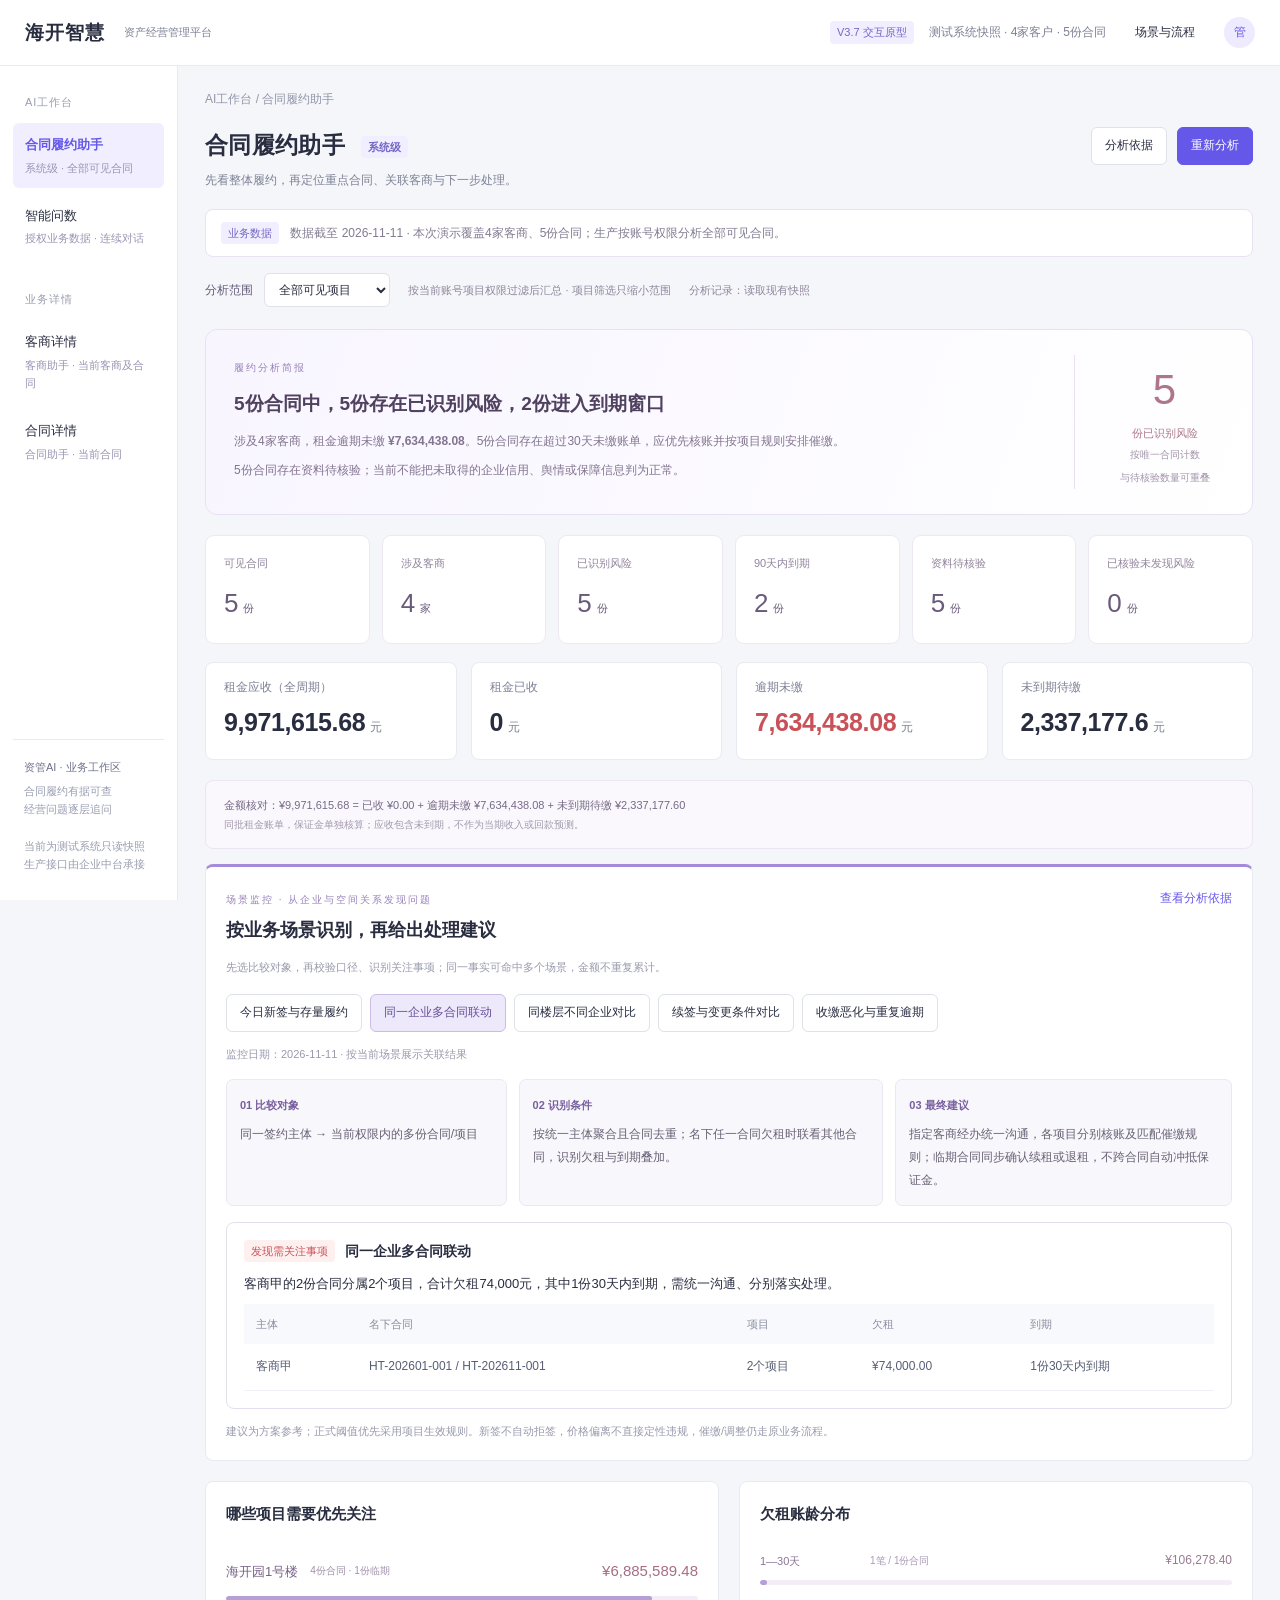
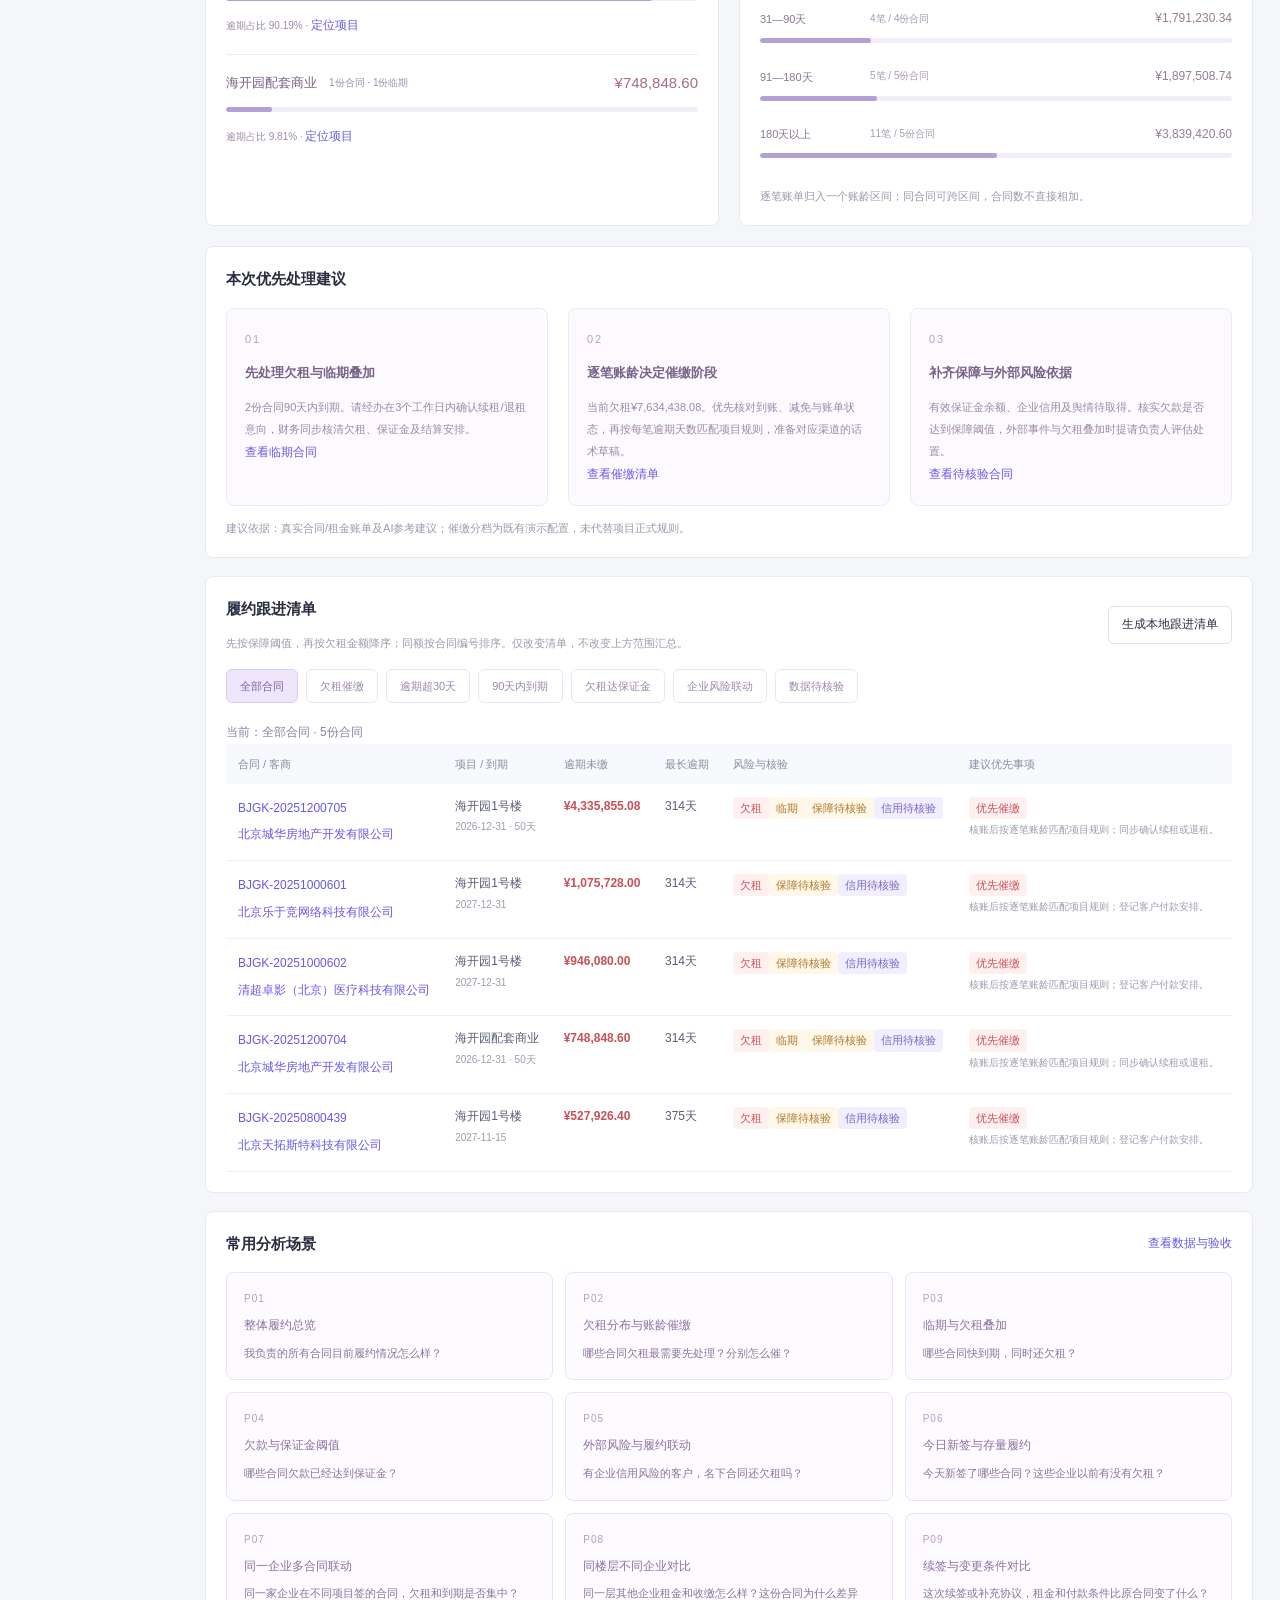
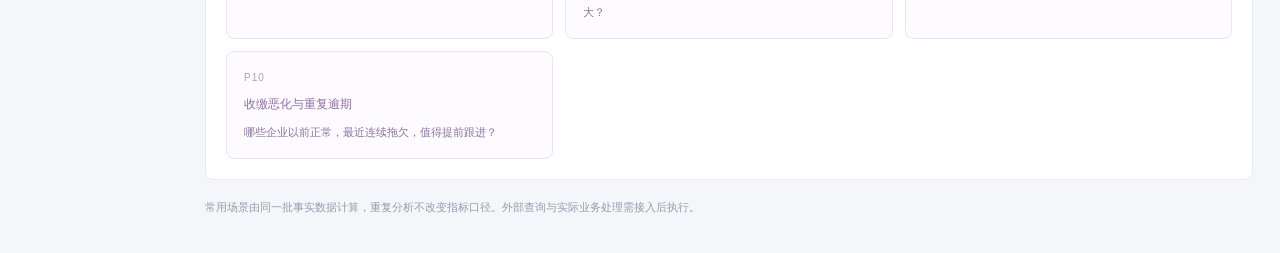
==== commit d182d6de: "ui: show monitoring scenarios directly for client presentations" ====
--- a/业务交互原型.html
+++ b/业务交互原型.html
@@ -1,2 +1,2 @@
 <!doctype html>
-<html lang="zh-CN"><head><meta charset="utf-8"><meta name="viewport" content="width=device-width, initial-scale=1"><meta name="description" content="海开资管合同助手与智能问数业务原型：系统履约、客商助手、单合同核查、智能问数与场景实施说明。"><title>海开资管 · 双智能体业务原型 V3.7</title><link rel="stylesheet" href="core-style.css?v=3.7.0"></head><body><div id="app"></div><div id="overlay"></div><div id="toast" role="status"></div><script src="core-model.js?v=3.7.0"></script><script src="core-analysis-model.js?v=3.7.0"></script><script src="core-workspaces.js?v=3.7.0"></script><script src="core-app.js?v=3.7.0"></script></body></html>
+<html lang="zh-CN"><head><meta charset="utf-8"><meta name="viewport" content="width=device-width, initial-scale=1"><meta name="description" content="海开资管合同助手与智能问数业务原型：系统履约、客商助手、单合同核查、智能问数与场景实施说明。"><title>海开资管 · 双智能体业务原型 V3.7</title><link rel="stylesheet" href="core-style.css?v=3.7.2"></head><body><div id="app"></div><div id="overlay"></div><div id="toast" role="status"></div><script src="core-model.js?v=3.7.2"></script><script src="core-analysis-model.js?v=3.7.2"></script><script src="core-workspaces.js?v=3.7.2"></script><script src="core-app.js?v=3.7.2"></script></body></html>
--- a/core-style.css
+++ b/core-style.css
@@ -23,3 +23,5 @@
 
 /* V3.7 scenario-led monitoring and customer radar */
 .monitor-panel{border-top:3px solid #a48cdb;scroll-margin-top:85px}.monitor-panel .card-head{align-items:flex-start}.monitor-panel h2{margin:5px 0}.monitor-tabs{display:flex;gap:8px;flex-wrap:wrap;margin:18px 0 12px}.monitor-tabs button{font-size:12px}.monitor-tabs .selected{background:#eee8fb;color:#665098;border-color:#cbbbe5}.monitor-mode{margin-bottom:12px}.monitor-mode .radar-mode{margin:0}.monitor-logic{display:grid;grid-template-columns:1fr 1.3fr 1.2fr;gap:12px;margin:16px 0}.monitor-logic>div{background:#f8f7fc;border:1px solid #ece8f3;border-radius:7px;padding:13px}.monitor-logic span{font-size:11px;color:#785f9e;font-weight:600}.monitor-logic p{font-size:12px;line-height:1.9;margin-top:7px;color:#686174}.monitor-result{padding:17px;border:1px solid #e5dfed;border-radius:8px;margin-bottom:12px}.monitor-result>p{margin:10px 0;font-size:13px}.monitor-enterprise{margin-top:15px}.monitor-enterprise>p{font-size:12px;margin:9px 0}.comparison-bars{display:grid;gap:9px;max-width:700px;margin:18px 0}.comparison-bars>div{display:grid;grid-template-columns:90px minmax(0,1fr) 35px;align-items:center;gap:10px;font-size:12px}.comparison-bars i{height:12px;background:#b8a5de;border-radius:3px}.comparison-bars>div:first-child i{background:#c98287}.customer-radar{width:100%;max-width:360px;display:block;margin:12px auto}.customer-radar text{font-size:11px;fill:#62576e}.customer-radar .axis-level{font-size:10px;fill:#8c72ad}.customer-radar .level-tick{font-size:9px;fill:#9c92aa}.customer-axes{display:grid;grid-template-columns:1fr 1fr;gap:5px 14px}.customer-report .report-scroll{max-height:810px}.customer-advice .issue-body{font-size:12px;line-height:1.9;padding-top:13px}.customer-advice .issue-title b{font-size:13px}.customer-report .caption{line-height:1.9}@media(max-width:850px){.monitor-logic{grid-template-columns:1fr}.monitor-panel .card-head{flex-wrap:wrap}.customer-report .report-scroll{max-height:none}}@media(max-width:550px){.monitor-mode{align-items:flex-start;flex-direction:column}.customer-axes{grid-template-columns:1fr 1fr}.monitor-result{padding:12px}}
+
+@media(max-width:750px){.main .kpis{grid-template-columns:repeat(2,minmax(0,1fr))}.main .kpi-value{font-size:23px}}
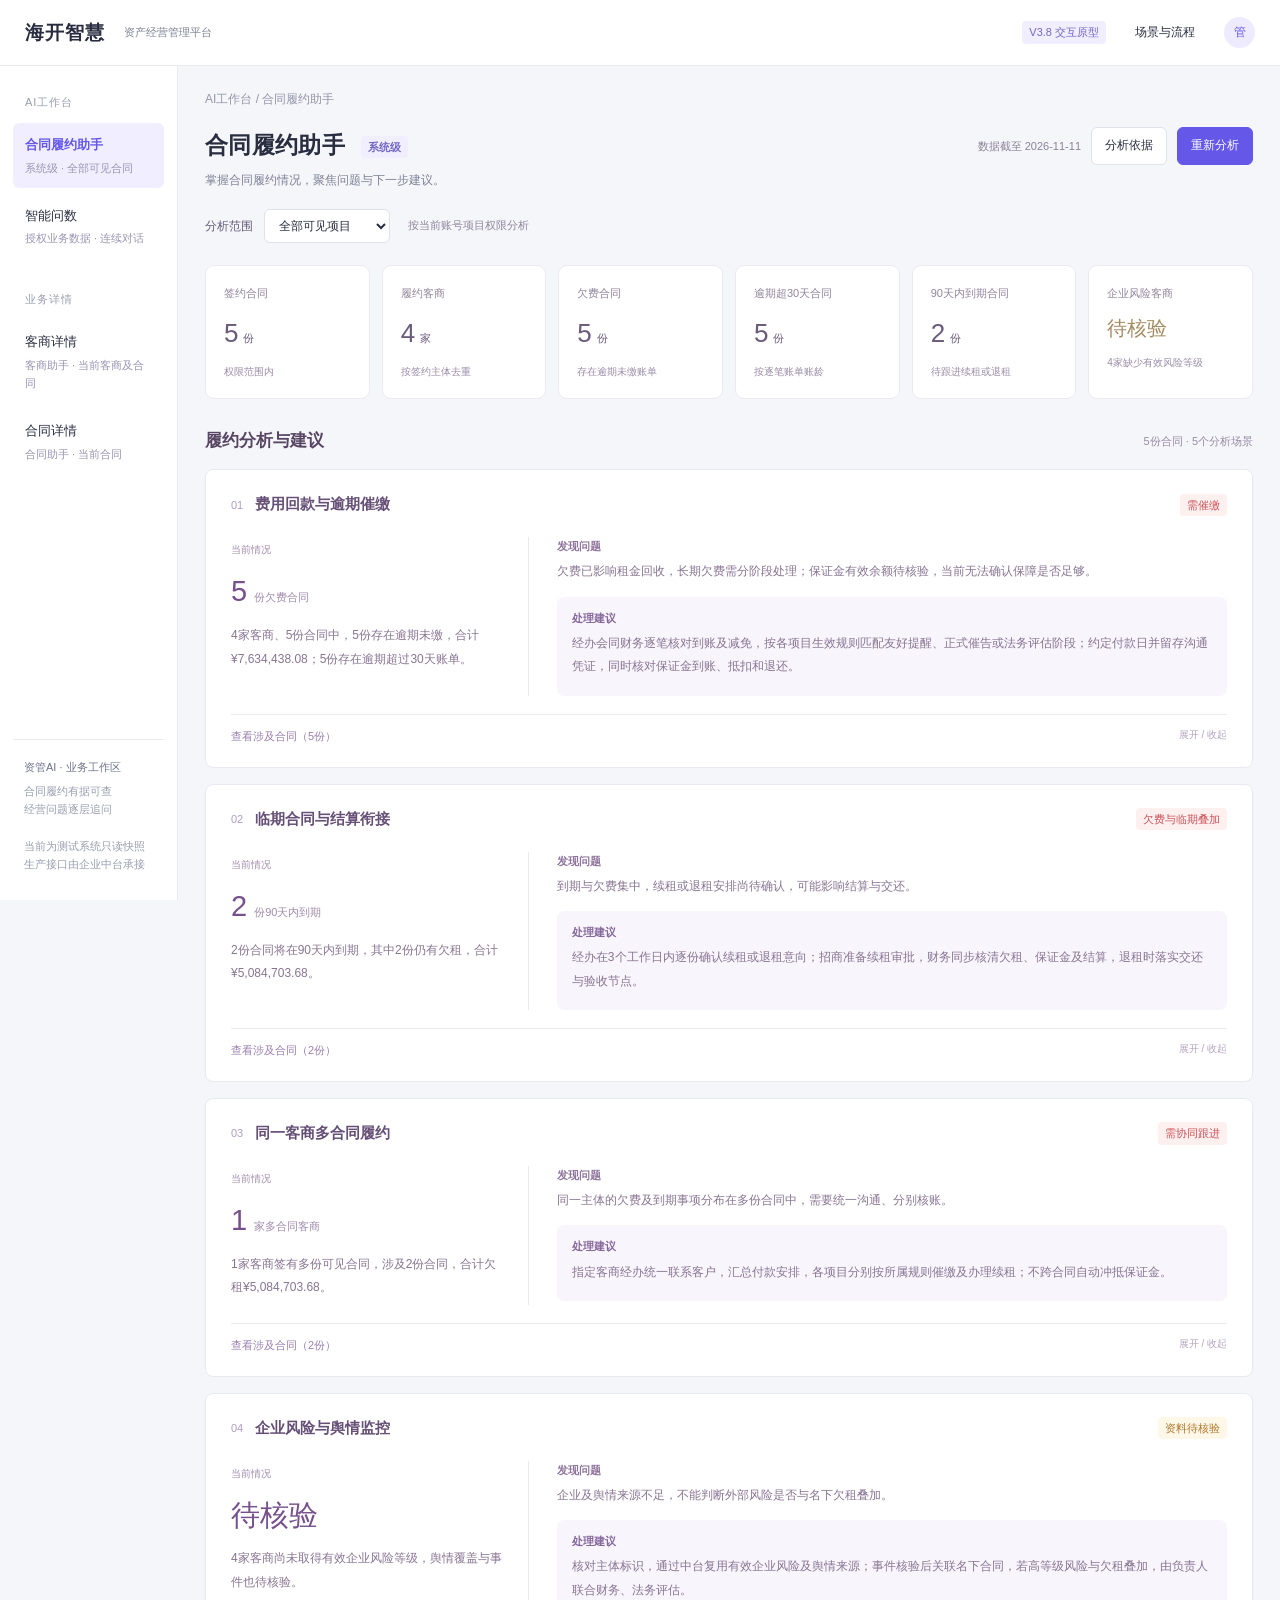
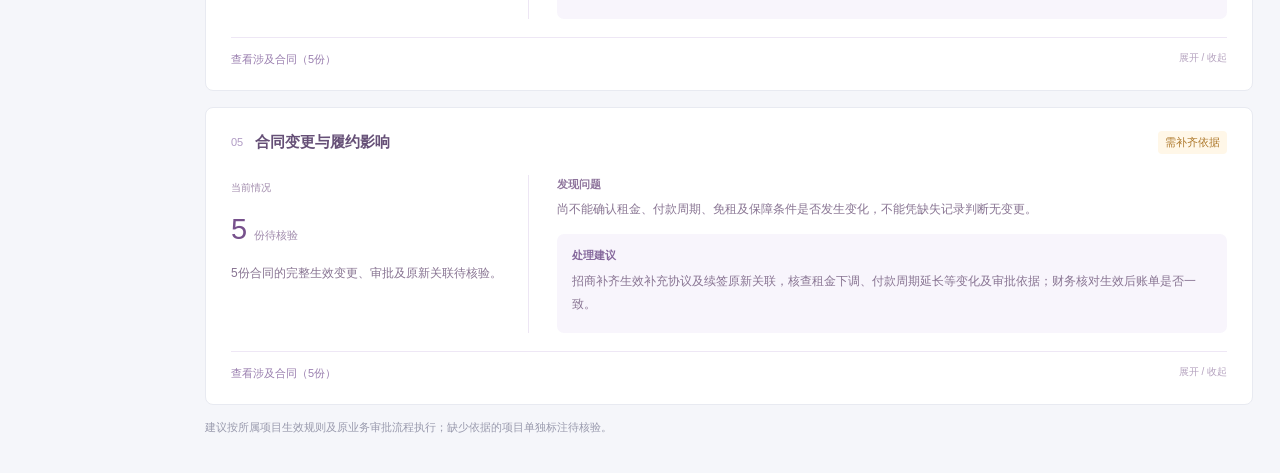
==== commit 20ea6275: "Refine portfolio insights and customer five-dimension analysis for V3.8" ====
--- a/业务交互原型.html
+++ b/业务交互原型.html
@@ -1,2 +1,2 @@
 <!doctype html>
-<html lang="zh-CN"><head><meta charset="utf-8"><meta name="viewport" content="width=device-width, initial-scale=1"><meta name="description" content="海开资管合同助手与智能问数业务原型：系统履约、客商助手、单合同核查、智能问数与场景实施说明。"><title>海开资管 · 双智能体业务原型 V3.7</title><link rel="stylesheet" href="core-style.css?v=3.7.2"></head><body><div id="app"></div><div id="overlay"></div><div id="toast" role="status"></div><script src="core-model.js?v=3.7.2"></script><script src="core-analysis-model.js?v=3.7.2"></script><script src="core-workspaces.js?v=3.7.2"></script><script src="core-app.js?v=3.7.2"></script></body></html>
+<html lang="zh-CN"><head><meta charset="utf-8"><meta name="viewport" content="width=device-width, initial-scale=1"><meta name="description" content="海开资管合同助手与智能问数业务原型：系统履约、客商助手、单合同核查、智能问数与场景实施说明。"><title>海开资管 · 双智能体业务原型 V3.8</title><link rel="stylesheet" href="core-style.css?v=3.8.0"></head><body><div id="app"></div><div id="overlay"></div><div id="toast" role="status"></div><script src="core-model.js?v=3.8.0"></script><script src="core-analysis-model.js?v=3.8.0"></script><script src="core-workspaces.js?v=3.8.0"></script><script src="core-app.js?v=3.8.0"></script></body></html>
--- a/core-style.css
+++ b/core-style.css
@@ -25,3 +25,7 @@
 .monitor-panel{border-top:3px solid #a48cdb;scroll-margin-top:85px}.monitor-panel .card-head{align-items:flex-start}.monitor-panel h2{margin:5px 0}.monitor-tabs{display:flex;gap:8px;flex-wrap:wrap;margin:18px 0 12px}.monitor-tabs button{font-size:12px}.monitor-tabs .selected{background:#eee8fb;color:#665098;border-color:#cbbbe5}.monitor-mode{margin-bottom:12px}.monitor-mode .radar-mode{margin:0}.monitor-logic{display:grid;grid-template-columns:1fr 1.3fr 1.2fr;gap:12px;margin:16px 0}.monitor-logic>div{background:#f8f7fc;border:1px solid #ece8f3;border-radius:7px;padding:13px}.monitor-logic span{font-size:11px;color:#785f9e;font-weight:600}.monitor-logic p{font-size:12px;line-height:1.9;margin-top:7px;color:#686174}.monitor-result{padding:17px;border:1px solid #e5dfed;border-radius:8px;margin-bottom:12px}.monitor-result>p{margin:10px 0;font-size:13px}.monitor-enterprise{margin-top:15px}.monitor-enterprise>p{font-size:12px;margin:9px 0}.comparison-bars{display:grid;gap:9px;max-width:700px;margin:18px 0}.comparison-bars>div{display:grid;grid-template-columns:90px minmax(0,1fr) 35px;align-items:center;gap:10px;font-size:12px}.comparison-bars i{height:12px;background:#b8a5de;border-radius:3px}.comparison-bars>div:first-child i{background:#c98287}.customer-radar{width:100%;max-width:360px;display:block;margin:12px auto}.customer-radar text{font-size:11px;fill:#62576e}.customer-radar .axis-level{font-size:10px;fill:#8c72ad}.customer-radar .level-tick{font-size:9px;fill:#9c92aa}.customer-axes{display:grid;grid-template-columns:1fr 1fr;gap:5px 14px}.customer-report .report-scroll{max-height:810px}.customer-advice .issue-body{font-size:12px;line-height:1.9;padding-top:13px}.customer-advice .issue-title b{font-size:13px}.customer-report .caption{line-height:1.9}@media(max-width:850px){.monitor-logic{grid-template-columns:1fr}.monitor-panel .card-head{flex-wrap:wrap}.customer-report .report-scroll{max-height:none}}@media(max-width:550px){.monitor-mode{align-items:flex-start;flex-direction:column}.customer-axes{grid-template-columns:1fr 1fr}.monitor-result{padding:12px}}
 
 @media(max-width:750px){.main .kpis{grid-template-columns:repeat(2,minmax(0,1fr))}.main .kpi-value{font-size:23px}}
+
+/* V3.8 concise portfolio analysis and five-axis customer view */
+.data-asof{color:#8b8097;font-size:11px}.portfolio-actions{flex-wrap:wrap}.portfolio-metrics .workspace-stat p{font-size:10px;color:#9a8ba7;margin-top:9px;line-height:1.7}.portfolio-metrics .pending-value{font-size:20px;color:#a48a61}.portfolio-section-title{display:flex;justify-content:space-between;align-items:center;gap:12px;margin:28px 0 14px}.portfolio-section-title h2{font-size:17px;color:#574563}.portfolio-section-title>span{font-size:11px;color:#9a8aa6}.portfolio-insights{display:grid;gap:16px}.portfolio-insight.card{margin:0;padding:22px 25px}.insight-head{display:flex;align-items:center;justify-content:space-between;gap:12px}.insight-head>div{display:flex;gap:12px;align-items:center}.insight-head h3{font-size:15px;color:#665077}.insight-index{font-size:11px;color:#b09bc4}.insight-content{display:grid;grid-template-columns:minmax(200px,.8fr) minmax(0,1.8fr);gap:28px;margin-top:20px}.insight-current{border-right:1px solid #ede6f4;padding-right:26px}.insight-current>span{font-size:10px;color:#a18bac}.insight-number{font-size:29px;color:#77518c;margin:8px 0}.insight-number small{font-size:11px;margin-left:7px;color:#a08bac}.insight-current p,.insight-findings p{font-size:12px;color:#887492;line-height:1.95;margin:5px 0}.insight-findings h4{font-size:11px;color:#8e749c;margin:0}.insight-advice{margin-top:13px;padding:12px 15px;background:#f8f5fc;border-radius:7px}.insight-advice h4{color:#84669b}.insight-details{border-top:1px solid #eee7f5;margin-top:18px;padding-top:12px}.insight-details summary{cursor:pointer;font-size:11px;color:#9a7faf;list-style:none}.insight-details summary span{float:right;color:#b5a3bf;font-size:10px}.insight-details .table-wrap{margin-top:12px}.customer-report .customer-radar{max-width:390px}.customer-axes .axis-button:last-child{grid-column:1/-1}.customer-report .report-scroll{max-height:740px}
+@media(max-width:850px){.insight-content{grid-template-columns:1fr;gap:15px}.insight-current{border-right:0;border-bottom:1px solid #eee7f5;padding:0 0 15px}.portfolio-insight.card{padding:18px}.portfolio-section-title{align-items:flex-start}.portfolio-section-title>span{white-space:nowrap}.portfolio-actions{gap:8px}.customer-report .report-scroll{max-height:none}}
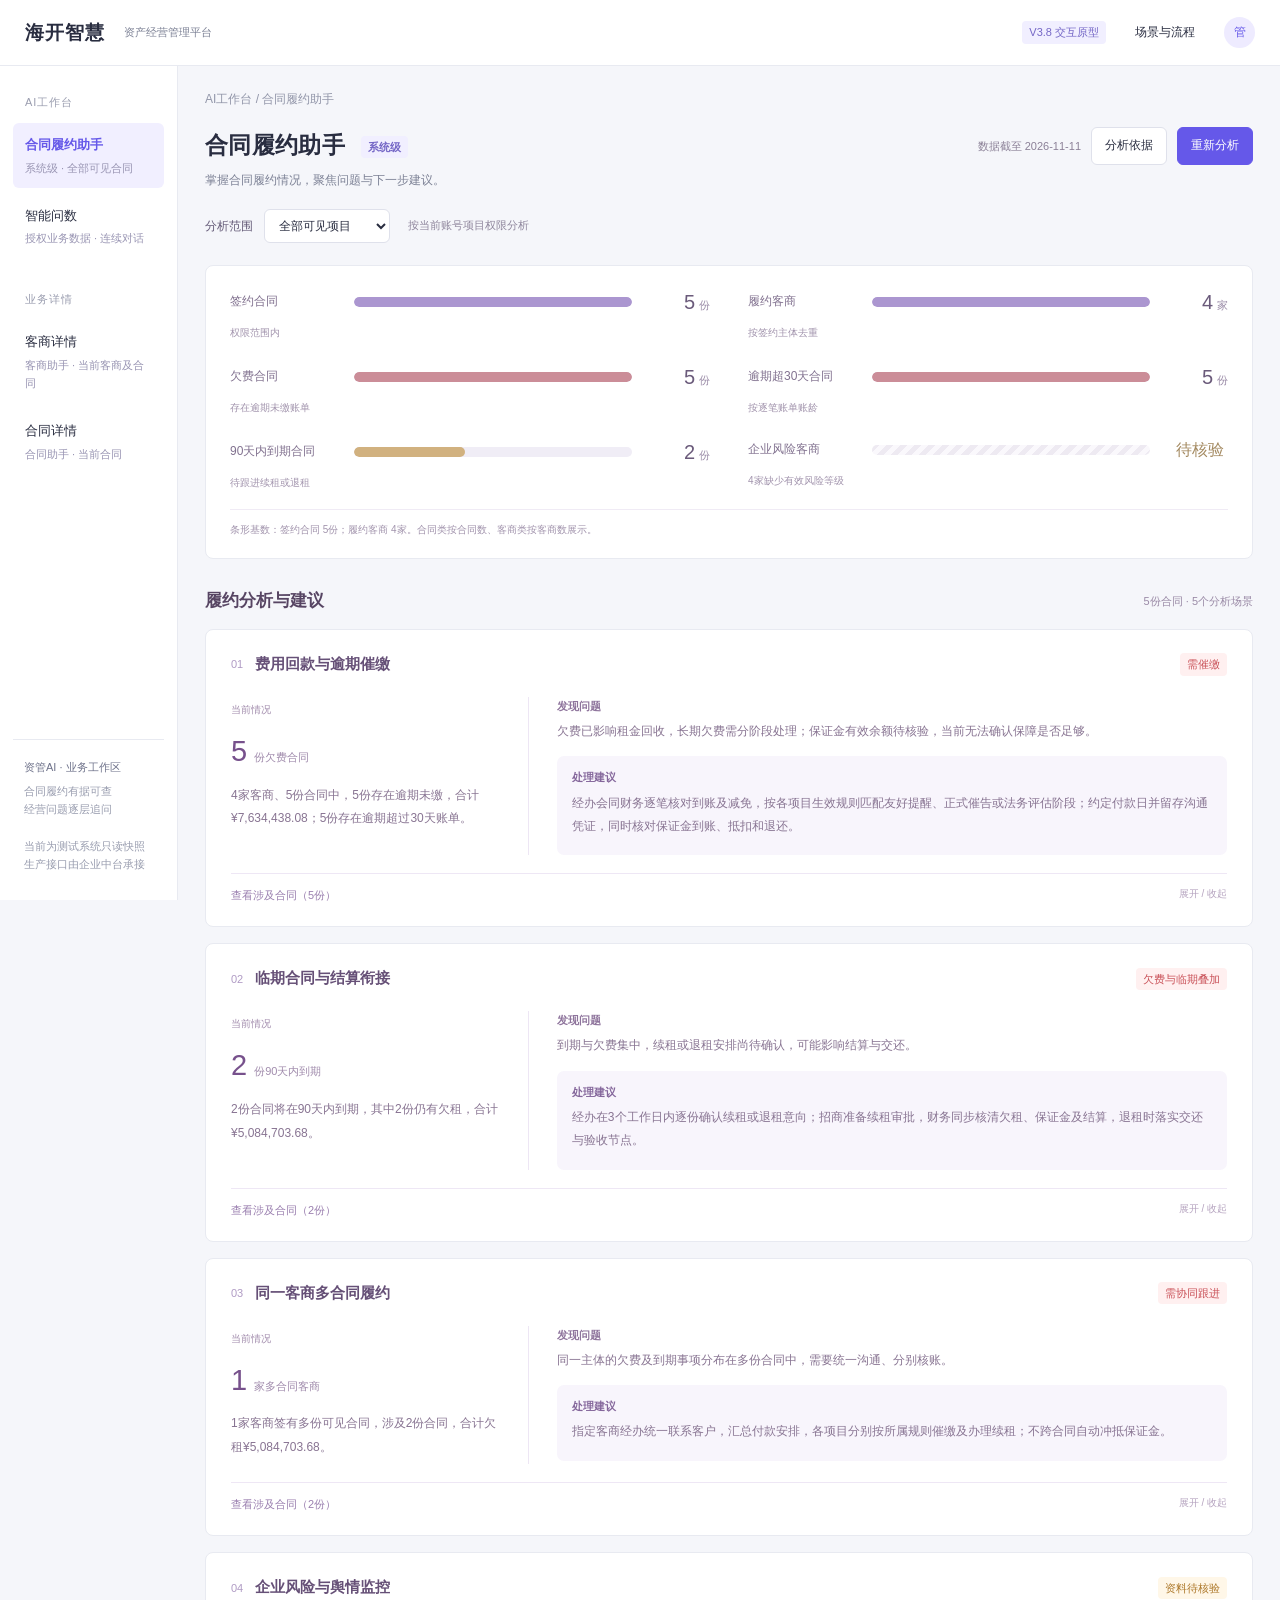
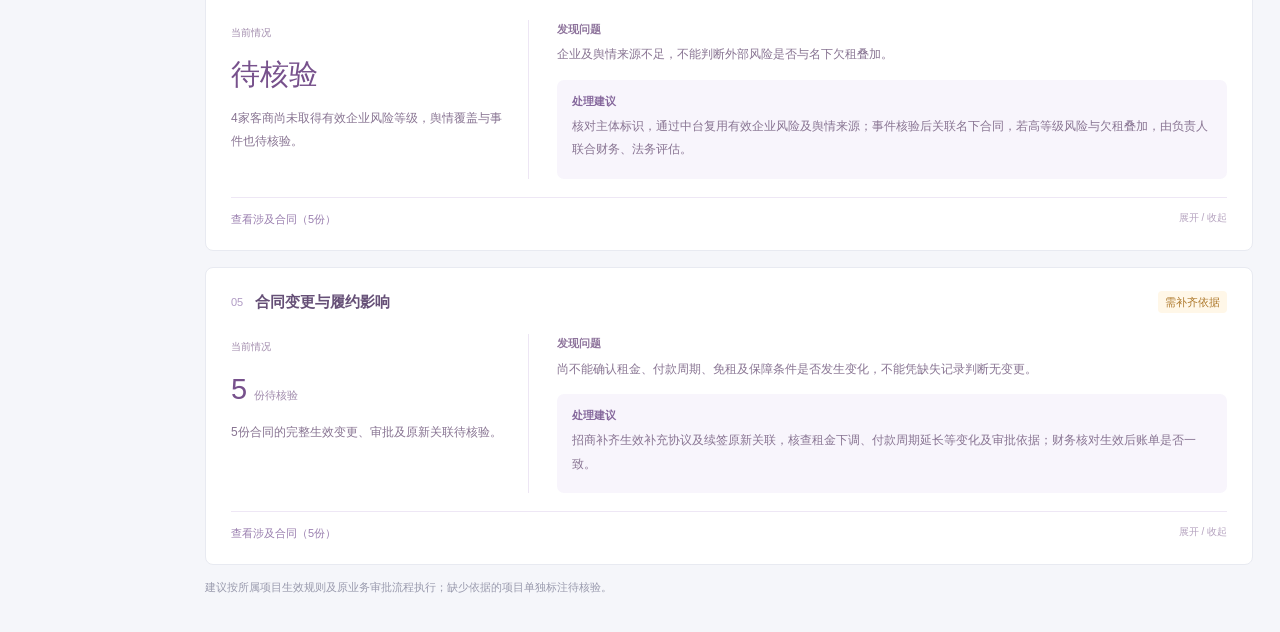
==== commit 5791b11e: "Restore horizontal bar styling for portfolio indicators" ====
--- a/业务交互原型.html
+++ b/业务交互原型.html
@@ -1,2 +1,2 @@
 <!doctype html>
-<html lang="zh-CN"><head><meta charset="utf-8"><meta name="viewport" content="width=device-width, initial-scale=1"><meta name="description" content="海开资管合同助手与智能问数业务原型：系统履约、客商助手、单合同核查、智能问数与场景实施说明。"><title>海开资管 · 双智能体业务原型 V3.8</title><link rel="stylesheet" href="core-style.css?v=3.8.0"></head><body><div id="app"></div><div id="overlay"></div><div id="toast" role="status"></div><script src="core-model.js?v=3.8.0"></script><script src="core-analysis-model.js?v=3.8.0"></script><script src="core-workspaces.js?v=3.8.0"></script><script src="core-app.js?v=3.8.0"></script></body></html>
+<html lang="zh-CN"><head><meta charset="utf-8"><meta name="viewport" content="width=device-width, initial-scale=1"><meta name="description" content="海开资管合同助手与智能问数业务原型：系统履约、客商助手、单合同核查、智能问数与场景实施说明。"><title>海开资管 · 双智能体业务原型 V3.8</title><link rel="stylesheet" href="core-style.css?v=3.8.1"></head><body><div id="app"></div><div id="overlay"></div><div id="toast" role="status"></div><script src="core-model.js?v=3.8.1"></script><script src="core-analysis-model.js?v=3.8.1"></script><script src="core-workspaces.js?v=3.8.1"></script><script src="core-app.js?v=3.8.1"></script></body></html>
--- a/core-style.css
+++ b/core-style.css
@@ -29,3 +29,6 @@
 /* V3.8 concise portfolio analysis and five-axis customer view */
 .data-asof{color:#8b8097;font-size:11px}.portfolio-actions{flex-wrap:wrap}.portfolio-metrics .workspace-stat p{font-size:10px;color:#9a8ba7;margin-top:9px;line-height:1.7}.portfolio-metrics .pending-value{font-size:20px;color:#a48a61}.portfolio-section-title{display:flex;justify-content:space-between;align-items:center;gap:12px;margin:28px 0 14px}.portfolio-section-title h2{font-size:17px;color:#574563}.portfolio-section-title>span{font-size:11px;color:#9a8aa6}.portfolio-insights{display:grid;gap:16px}.portfolio-insight.card{margin:0;padding:22px 25px}.insight-head{display:flex;align-items:center;justify-content:space-between;gap:12px}.insight-head>div{display:flex;gap:12px;align-items:center}.insight-head h3{font-size:15px;color:#665077}.insight-index{font-size:11px;color:#b09bc4}.insight-content{display:grid;grid-template-columns:minmax(200px,.8fr) minmax(0,1.8fr);gap:28px;margin-top:20px}.insight-current{border-right:1px solid #ede6f4;padding-right:26px}.insight-current>span{font-size:10px;color:#a18bac}.insight-number{font-size:29px;color:#77518c;margin:8px 0}.insight-number small{font-size:11px;margin-left:7px;color:#a08bac}.insight-current p,.insight-findings p{font-size:12px;color:#887492;line-height:1.95;margin:5px 0}.insight-findings h4{font-size:11px;color:#8e749c;margin:0}.insight-advice{margin-top:13px;padding:12px 15px;background:#f8f5fc;border-radius:7px}.insight-advice h4{color:#84669b}.insight-details{border-top:1px solid #eee7f5;margin-top:18px;padding-top:12px}.insight-details summary{cursor:pointer;font-size:11px;color:#9a7faf;list-style:none}.insight-details summary span{float:right;color:#b5a3bf;font-size:10px}.insight-details .table-wrap{margin-top:12px}.customer-report .customer-radar{max-width:390px}.customer-axes .axis-button:last-child{grid-column:1/-1}.customer-report .report-scroll{max-height:740px}
 @media(max-width:850px){.insight-content{grid-template-columns:1fr;gap:15px}.insight-current{border-right:0;border-bottom:1px solid #eee7f5;padding:0 0 15px}.portfolio-insight.card{padding:18px}.portfolio-section-title{align-items:flex-start}.portfolio-section-title>span{white-space:nowrap}.portfolio-actions{gap:8px}.customer-report .report-scroll{max-height:none}}
+
+/* V3.8.1 portfolio indicators reuse the horizontal bar style */
+.portfolio-metrics.card{padding:20px 24px;margin:18px 0 24px}.portfolio-metric-bars{display:grid;grid-template-columns:repeat(2,minmax(0,1fr));gap:20px 38px}.portfolio-metric-row{display:grid;grid-template-columns:112px minmax(35px,1fr) 66px;gap:6px 12px;align-items:center;min-width:0}.portfolio-metric-label{font-size:12px;color:#81718f}.portfolio-metric-value{text-align:right;font-size:20px;font-weight:500;color:#6b5b7b;white-space:nowrap;font-variant-numeric:tabular-nums}.portfolio-metric-value small{font-size:11px;margin-left:4px;color:#9a8ba7;font-weight:400}.portfolio-metric-track.bar-track{height:10px;background:#f0edf6;border-radius:5px;overflow:hidden}.portfolio-metric-track .bar-fill{height:100%;background:#ab96d0;border-radius:5px}.portfolio-metric-track .bar-fill.red{background:#cb8d98}.portfolio-metric-track .bar-fill.amber{background:#d1b17f}.portfolio-metric-track.is-pending{background:repeating-linear-gradient(135deg,#eeeaf2,#eeeaf2 5px,#faf8fc 5px,#faf8fc 10px)}.portfolio-metric-row>p{grid-column:1/-1;font-size:10px;line-height:1.6;color:#a294ad}.portfolio-metric-caption{border-top:1px solid #f0ebf5;padding-top:12px;margin-top:18px;font-size:10px;color:#a294ad}.portfolio-metric-value.pending-value{font-size:16px;color:#a48a61}@media(max-width:1050px){.portfolio-metric-bars{grid-template-columns:1fr;gap:16px}.portfolio-metric-row{grid-template-columns:120px minmax(40px,1fr) 72px}.portfolio-metric-row>p{grid-column:1/-1}}@media(max-width:550px){.portfolio-metrics.card{padding:17px}.portfolio-metric-row{grid-template-columns:108px minmax(25px,1fr) 60px;gap:5px 8px}.portfolio-metric-label{font-size:11px}.portfolio-metric-value{font-size:18px}.portfolio-metric-value.pending-value{font-size:14px}}
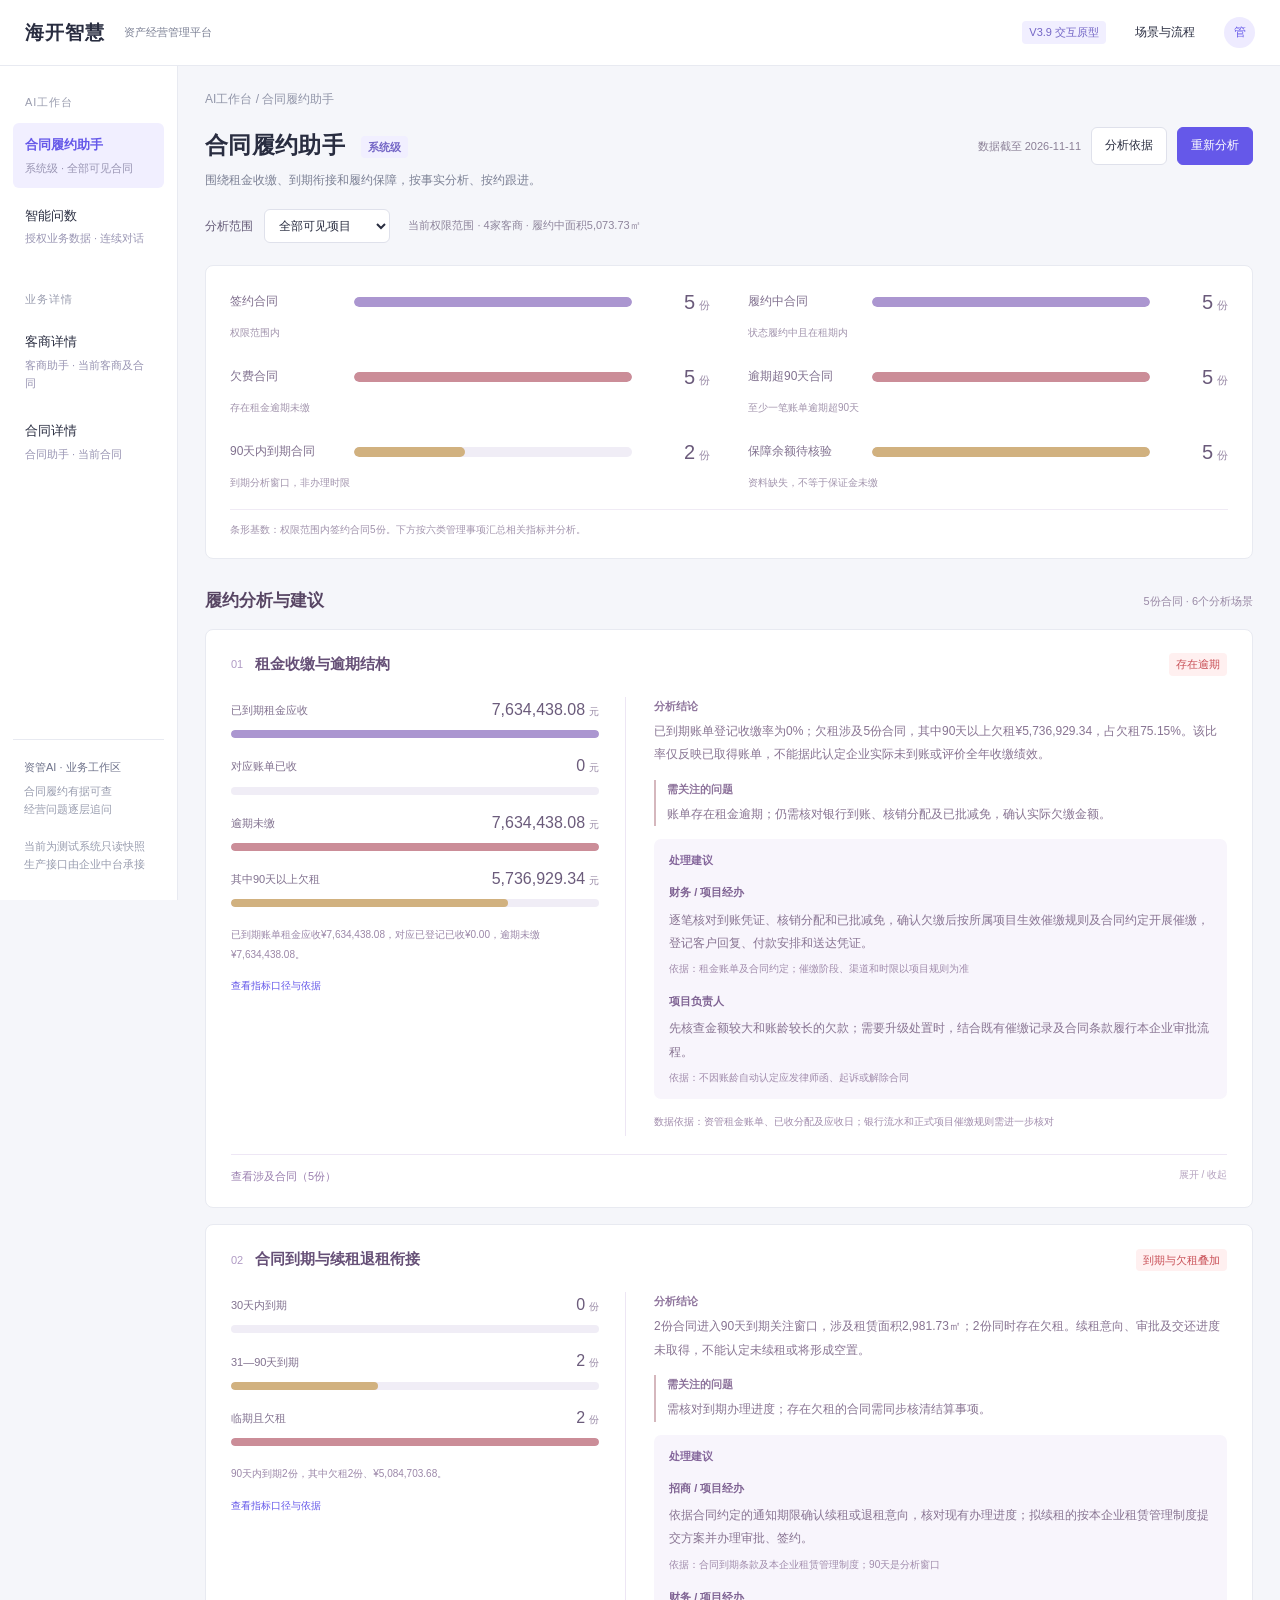
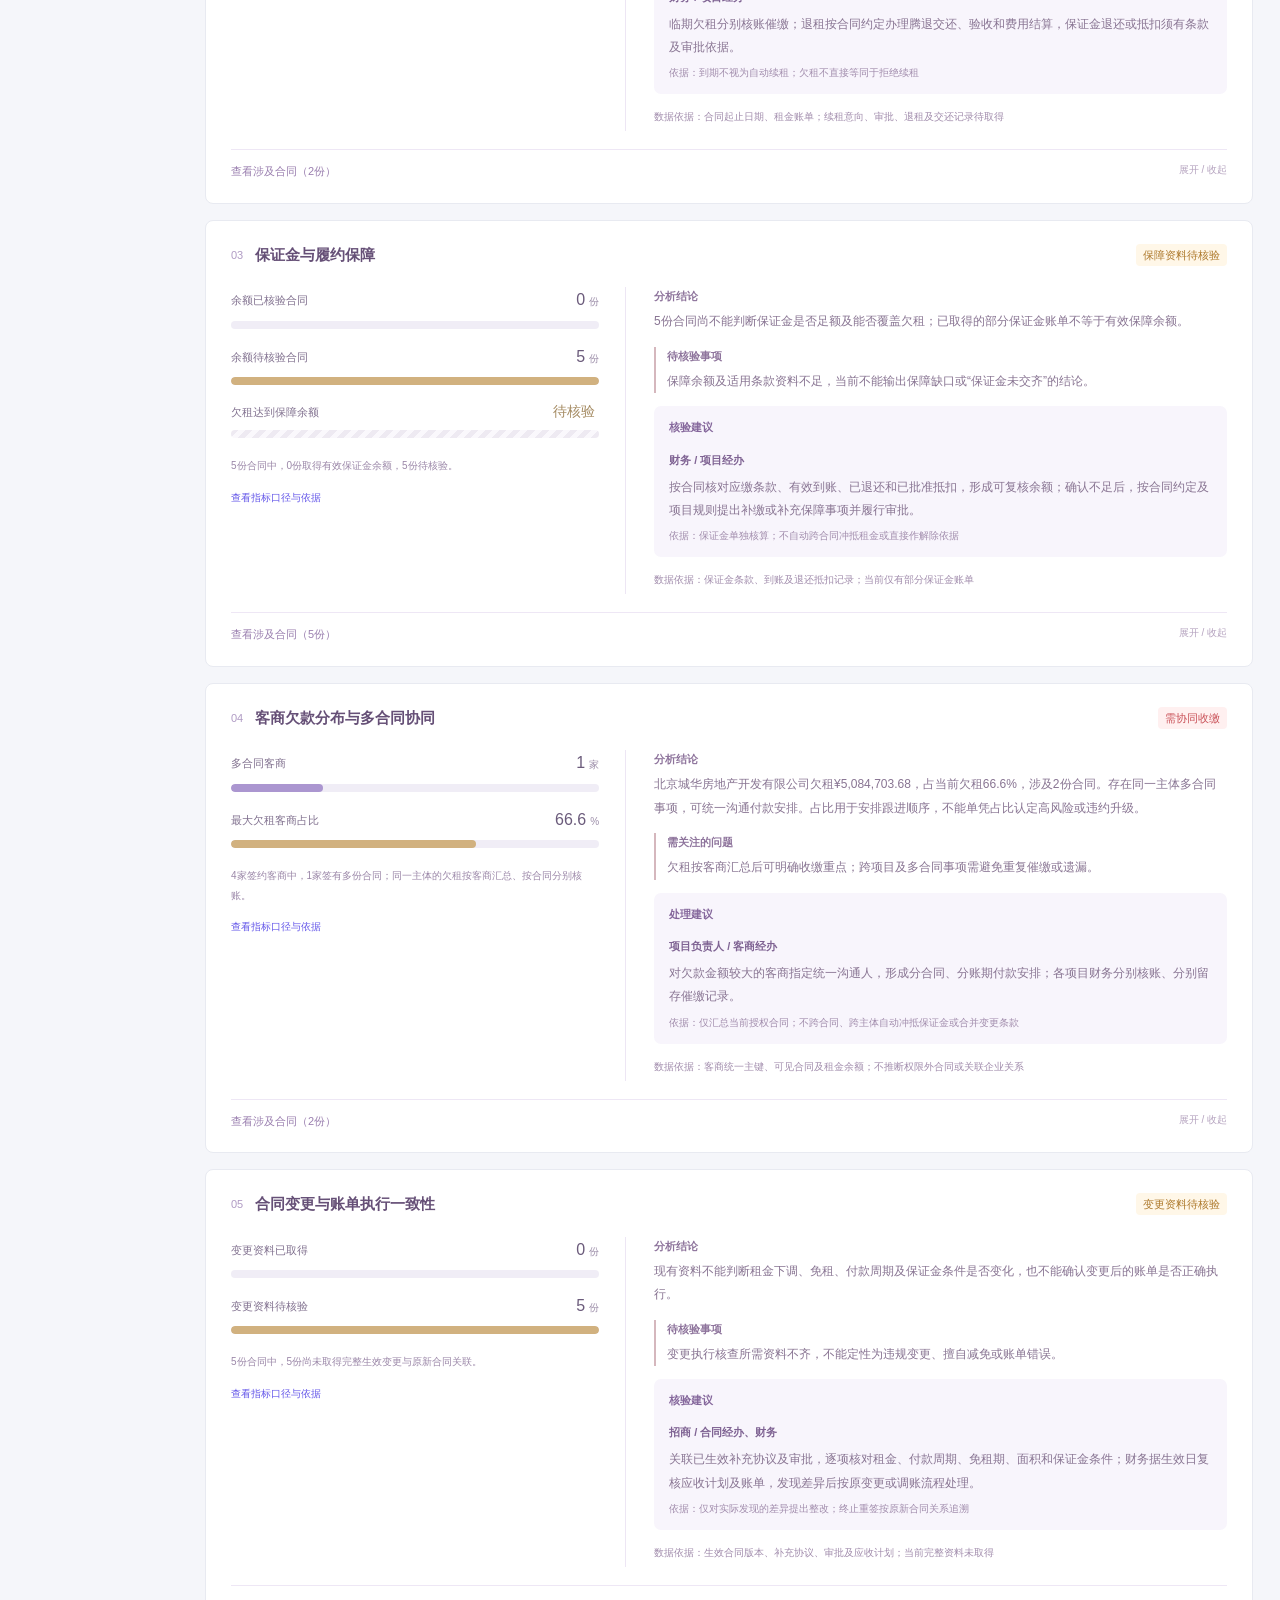
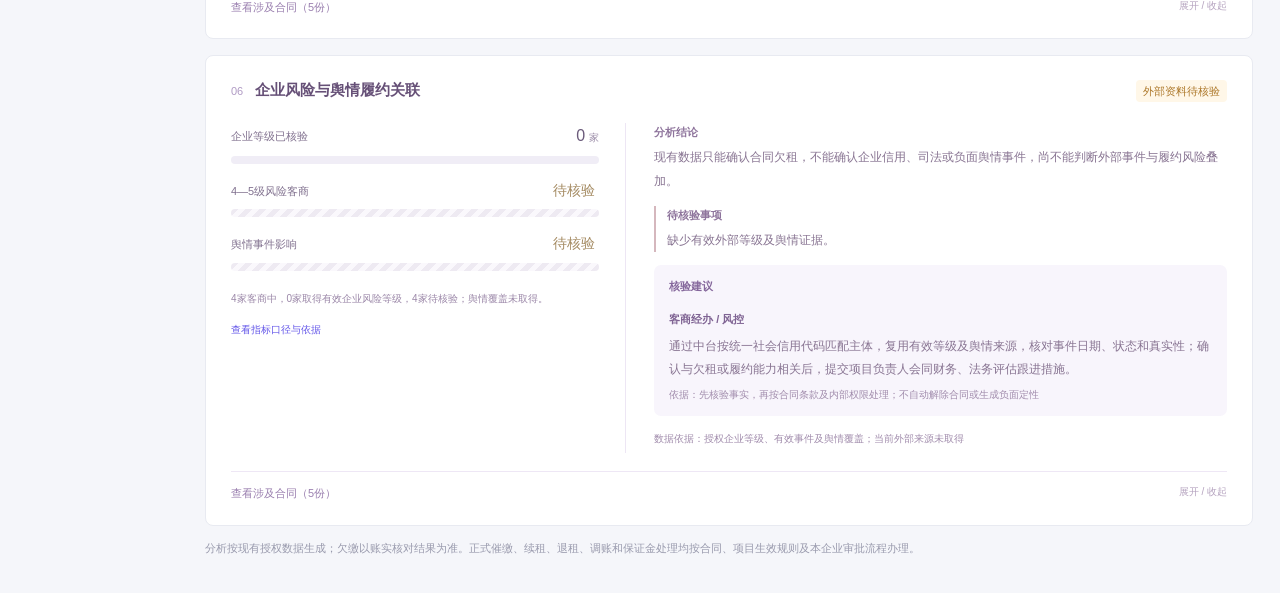
==== commit f2569b50: "Group performance indicators with asset-management findings and grounded actions" ====
--- a/业务交互原型.html
+++ b/业务交互原型.html
@@ -1,2 +1,2 @@
 <!doctype html>
-<html lang="zh-CN"><head><meta charset="utf-8"><meta name="viewport" content="width=device-width, initial-scale=1"><meta name="description" content="海开资管合同助手与智能问数业务原型：系统履约、客商助手、单合同核查、智能问数与场景实施说明。"><title>海开资管 · 双智能体业务原型 V3.8</title><link rel="stylesheet" href="core-style.css?v=3.8.1"></head><body><div id="app"></div><div id="overlay"></div><div id="toast" role="status"></div><script src="core-model.js?v=3.8.1"></script><script src="core-analysis-model.js?v=3.8.1"></script><script src="core-workspaces.js?v=3.8.1"></script><script src="core-app.js?v=3.8.1"></script></body></html>
+<html lang="zh-CN"><head><meta charset="utf-8"><meta name="viewport" content="width=device-width, initial-scale=1"><meta name="description" content="海开资管合同助手与智能问数业务原型：系统履约、客商助手、单合同核查、智能问数与场景实施说明。"><title>海开资管 · 双智能体业务原型 V3.9</title><link rel="stylesheet" href="core-style.css?v=3.9.0"></head><body><div id="app"></div><div id="overlay"></div><div id="toast" role="status"></div><script src="core-model.js?v=3.9.0"></script><script src="core-analysis-model.js?v=3.9.0"></script><script src="core-workspaces.js?v=3.9.0"></script><script src="core-app.js?v=3.9.0"></script></body></html>
--- a/core-style.css
+++ b/core-style.css
@@ -32,3 +32,6 @@
 
 /* V3.8.1 portfolio indicators reuse the horizontal bar style */
 .portfolio-metrics.card{padding:20px 24px;margin:18px 0 24px}.portfolio-metric-bars{display:grid;grid-template-columns:repeat(2,minmax(0,1fr));gap:20px 38px}.portfolio-metric-row{display:grid;grid-template-columns:112px minmax(35px,1fr) 66px;gap:6px 12px;align-items:center;min-width:0}.portfolio-metric-label{font-size:12px;color:#81718f}.portfolio-metric-value{text-align:right;font-size:20px;font-weight:500;color:#6b5b7b;white-space:nowrap;font-variant-numeric:tabular-nums}.portfolio-metric-value small{font-size:11px;margin-left:4px;color:#9a8ba7;font-weight:400}.portfolio-metric-track.bar-track{height:10px;background:#f0edf6;border-radius:5px;overflow:hidden}.portfolio-metric-track .bar-fill{height:100%;background:#ab96d0;border-radius:5px}.portfolio-metric-track .bar-fill.red{background:#cb8d98}.portfolio-metric-track .bar-fill.amber{background:#d1b17f}.portfolio-metric-track.is-pending{background:repeating-linear-gradient(135deg,#eeeaf2,#eeeaf2 5px,#faf8fc 5px,#faf8fc 10px)}.portfolio-metric-row>p{grid-column:1/-1;font-size:10px;line-height:1.6;color:#a294ad}.portfolio-metric-caption{border-top:1px solid #f0ebf5;padding-top:12px;margin-top:18px;font-size:10px;color:#a294ad}.portfolio-metric-value.pending-value{font-size:16px;color:#a48a61}@media(max-width:1050px){.portfolio-metric-bars{grid-template-columns:1fr;gap:16px}.portfolio-metric-row{grid-template-columns:120px minmax(40px,1fr) 72px}.portfolio-metric-row>p{grid-column:1/-1}}@media(max-width:550px){.portfolio-metrics.card{padding:17px}.portfolio-metric-row{grid-template-columns:108px minmax(25px,1fr) 60px;gap:5px 8px}.portfolio-metric-label{font-size:11px}.portfolio-metric-value{font-size:18px}.portfolio-metric-value.pending-value{font-size:14px}}
+
+/* V3.9 group related indicators with evidence-based findings and assigned actions */
+.grouped-insight{grid-template-columns:minmax(270px,1fr) minmax(0,1.45fr)}.group-metrics{display:grid;gap:15px}.group-metric.portfolio-metric-row{grid-template-columns:minmax(0,1fr) auto;gap:7px 10px}.group-metric .portfolio-metric-label{grid-column:1;grid-row:1;align-self:center;font-size:11px}.group-metric .portfolio-metric-track{grid-column:1/-1;grid-row:2;height:8px}.group-metric .portfolio-metric-value{grid-column:2;grid-row:1;font-size:16px}.group-metric .portfolio-metric-value small{font-size:10px}.group-metric .pending-value{font-size:14px}.insight-current .group-data-note{font-size:10px;margin:18px 0 9px;color:#9b87a8}.insight-current>.link{font-size:10px}.insight-problem{border-left:2px solid #d5b7bd;padding-left:11px;margin-top:13px}.assigned-advice{margin-top:11px}.assigned-advice>b{font-size:11px;font-weight:600;color:#7f6393}.assigned-advice>small{display:block;font-size:10px;color:#a18cac;line-height:1.8}.insight-findings .group-source{font-size:10px;color:#a18cac;margin-top:14px;line-height:1.8}@media(max-width:1050px){.grouped-insight{grid-template-columns:1fr;gap:20px}.grouped-insight .insight-current{border-right:0;border-bottom:1px solid #eee7f5;padding:0 0 18px}.group-metrics{grid-template-columns:1fr 1fr;gap:17px 24px}}@media(max-width:550px){.group-metrics{grid-template-columns:1fr}.group-metric .portfolio-metric-value{font-size:16px}}
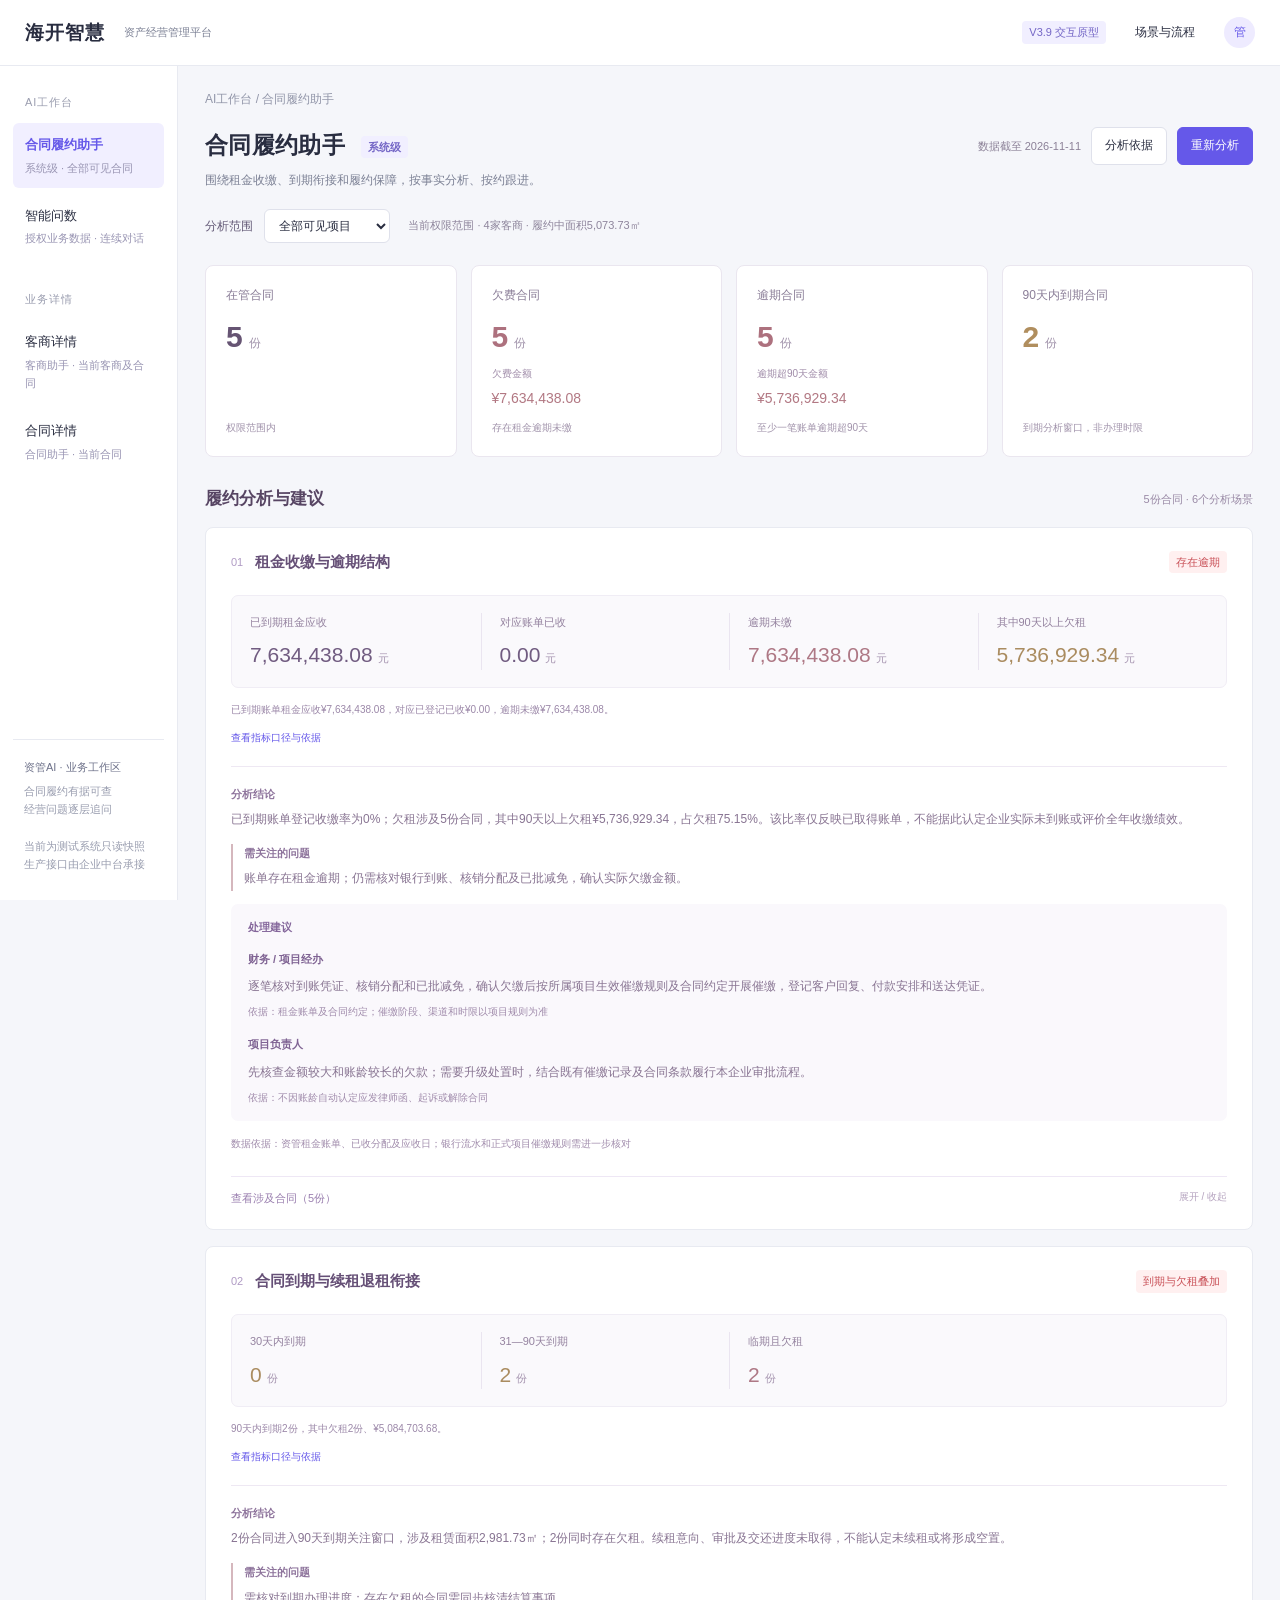
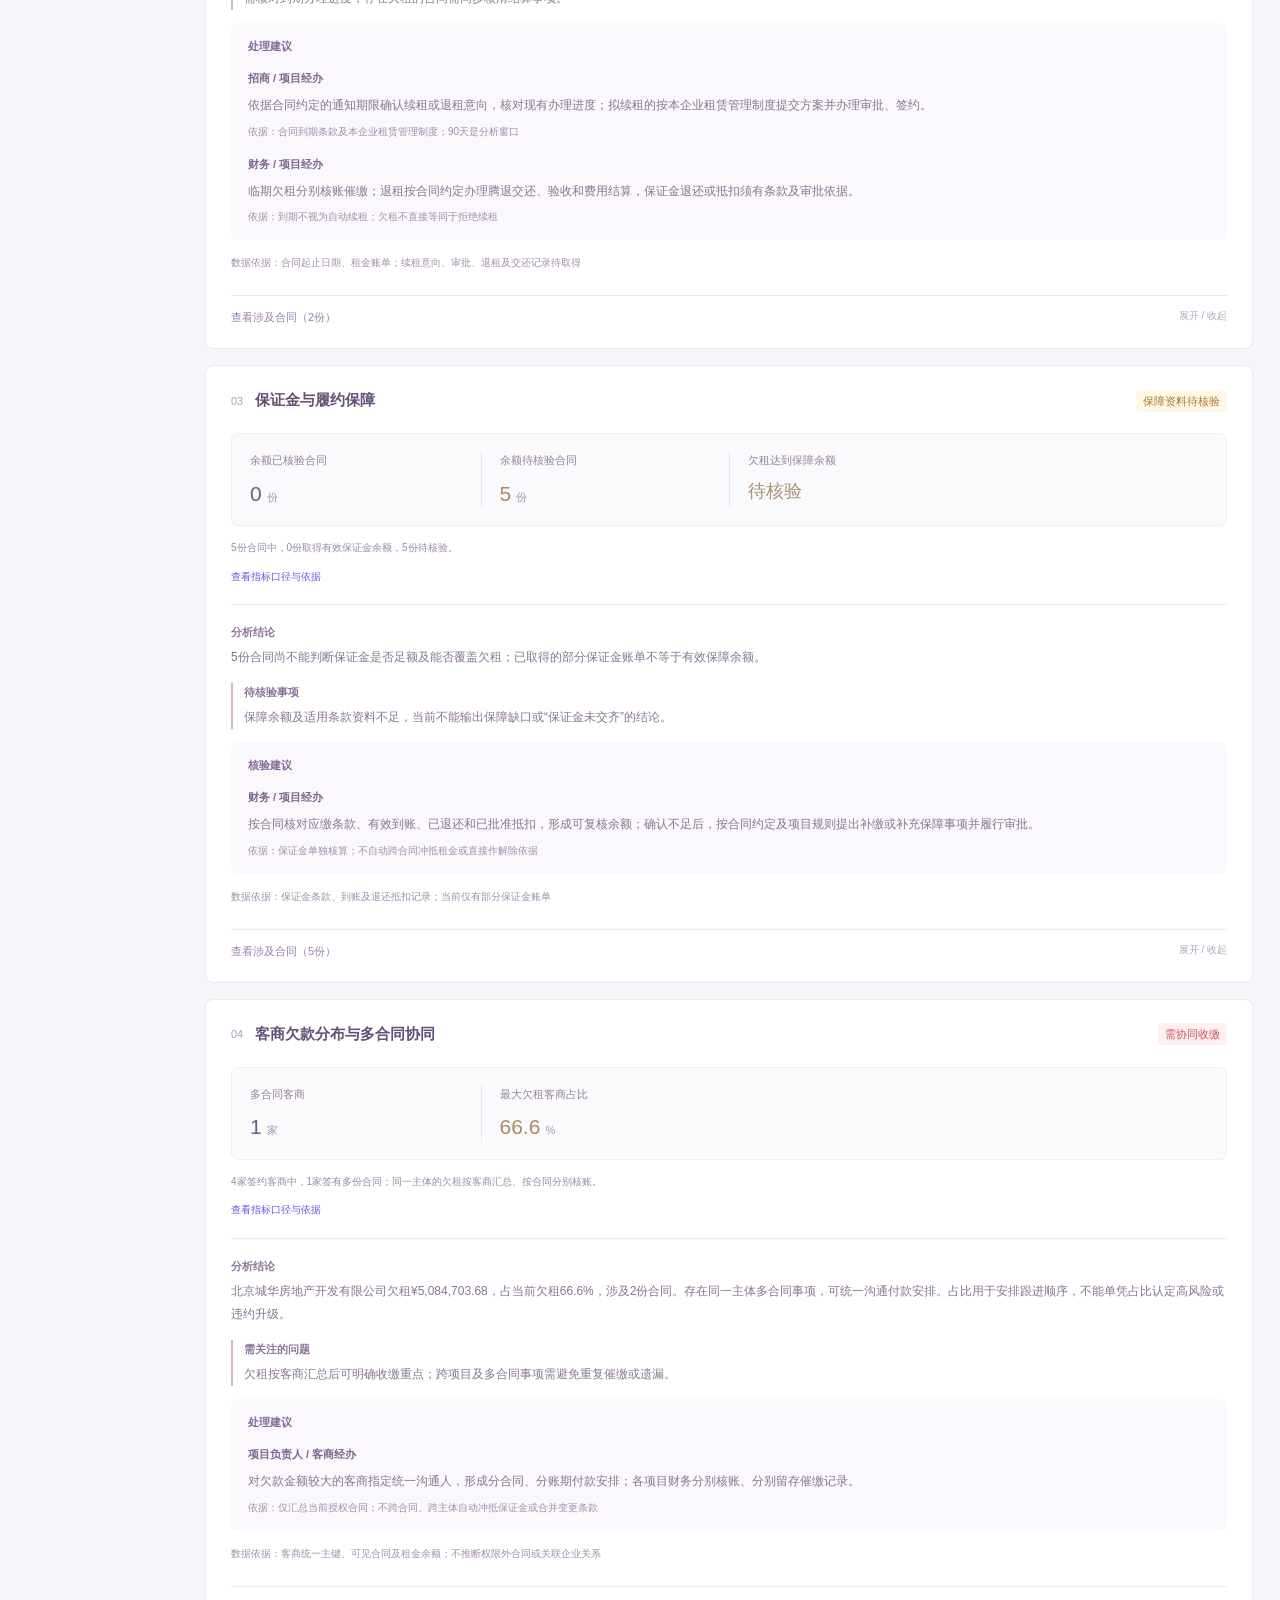
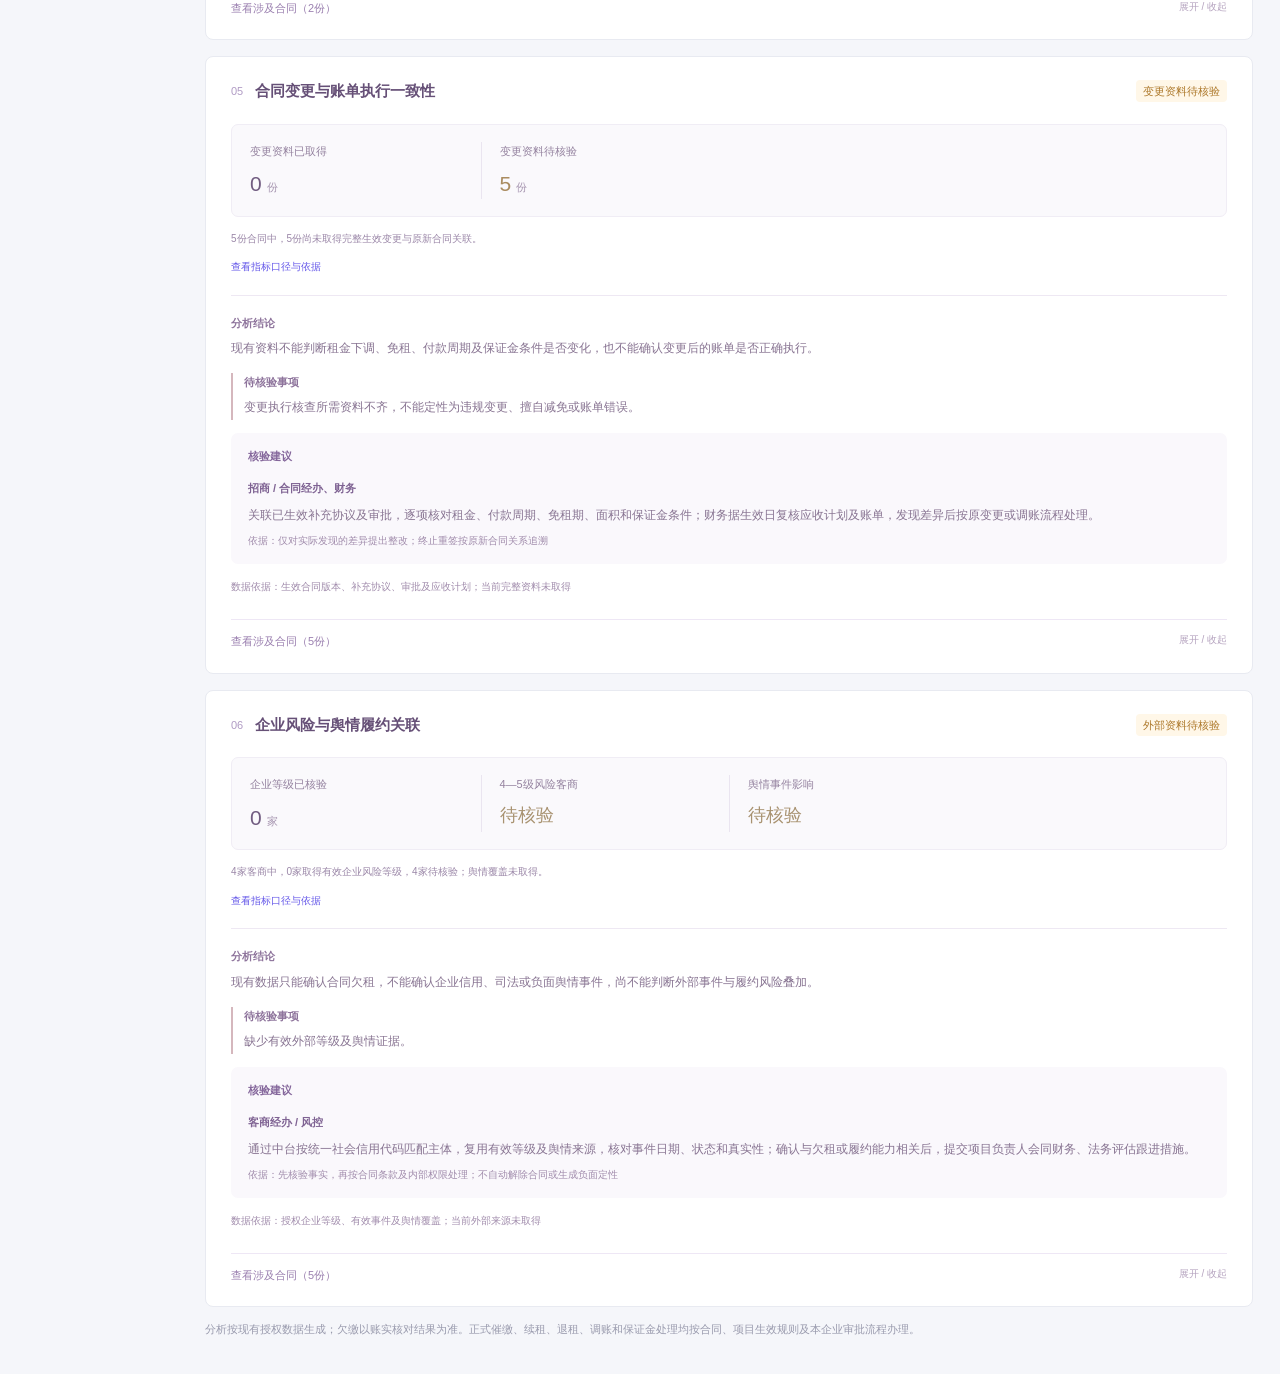
==== commit 389cf83d: "Revise portfolio metrics to four cards and stack analysis vertically" ====
--- a/业务交互原型.html
+++ b/业务交互原型.html
@@ -1,2 +1,2 @@
 <!doctype html>
-<html lang="zh-CN"><head><meta charset="utf-8"><meta name="viewport" content="width=device-width, initial-scale=1"><meta name="description" content="海开资管合同助手与智能问数业务原型：系统履约、客商助手、单合同核查、智能问数与场景实施说明。"><title>海开资管 · 双智能体业务原型 V3.9</title><link rel="stylesheet" href="core-style.css?v=3.9.0"></head><body><div id="app"></div><div id="overlay"></div><div id="toast" role="status"></div><script src="core-model.js?v=3.9.0"></script><script src="core-analysis-model.js?v=3.9.0"></script><script src="core-workspaces.js?v=3.9.0"></script><script src="core-app.js?v=3.9.0"></script></body></html>
+<html lang="zh-CN"><head><meta charset="utf-8"><meta name="viewport" content="width=device-width, initial-scale=1"><meta name="description" content="海开资管合同助手与智能问数业务原型：系统履约、客商助手、单合同核查、智能问数与场景实施说明。"><title>海开资管 · 双智能体业务原型 V3.9</title><link rel="stylesheet" href="core-style.css?v=3.9.1"></head><body><div id="app"></div><div id="overlay"></div><div id="toast" role="status"></div><script src="core-model.js?v=3.9.1"></script><script src="core-analysis-model.js?v=3.9.1"></script><script src="core-workspaces.js?v=3.9.1"></script><script src="core-app.js?v=3.9.1"></script></body></html>
--- a/core-style.css
+++ b/core-style.css
@@ -35,3 +35,6 @@
 
 /* V3.9 group related indicators with evidence-based findings and assigned actions */
 .grouped-insight{grid-template-columns:minmax(270px,1fr) minmax(0,1.45fr)}.group-metrics{display:grid;gap:15px}.group-metric.portfolio-metric-row{grid-template-columns:minmax(0,1fr) auto;gap:7px 10px}.group-metric .portfolio-metric-label{grid-column:1;grid-row:1;align-self:center;font-size:11px}.group-metric .portfolio-metric-track{grid-column:1/-1;grid-row:2;height:8px}.group-metric .portfolio-metric-value{grid-column:2;grid-row:1;font-size:16px}.group-metric .portfolio-metric-value small{font-size:10px}.group-metric .pending-value{font-size:14px}.insight-current .group-data-note{font-size:10px;margin:18px 0 9px;color:#9b87a8}.insight-current>.link{font-size:10px}.insight-problem{border-left:2px solid #d5b7bd;padding-left:11px;margin-top:13px}.assigned-advice{margin-top:11px}.assigned-advice>b{font-size:11px;font-weight:600;color:#7f6393}.assigned-advice>small{display:block;font-size:10px;color:#a18cac;line-height:1.8}.insight-findings .group-source{font-size:10px;color:#a18cac;margin-top:14px;line-height:1.8}@media(max-width:1050px){.grouped-insight{grid-template-columns:1fr;gap:20px}.grouped-insight .insight-current{border-right:0;border-bottom:1px solid #eee7f5;padding:0 0 18px}.group-metrics{grid-template-columns:1fr 1fr;gap:17px 24px}}@media(max-width:550px){.group-metrics{grid-template-columns:1fr}.group-metric .portfolio-metric-value{font-size:16px}}
+
+/* V3.9.1 individual overview cards and vertically ordered analysis */
+.portfolio-summary-cards{display:grid;grid-template-columns:repeat(4,minmax(0,1fr));gap:14px;margin:18px 0 26px}.portfolio-summary-card{background:#fff;border:1px solid #eae6ef;border-radius:8px;padding:20px;min-width:0;display:flex;flex-direction:column}.summary-label{font-size:12px;color:#8a7d97}.summary-count{font-size:30px;color:#665473;margin:12px 0 10px;line-height:1.3;font-weight:550;font-variant-numeric:tabular-nums}.summary-count small{font-size:12px;margin-left:6px;font-weight:400;color:#a193ab}.summary-amount{display:flex;flex-direction:column;gap:4px;margin-bottom:9px}.summary-amount>span{font-size:10px;color:#a08ca9}.summary-amount>b{font-size:14px;font-weight:500;color:#b27883;overflow-wrap:anywhere;font-variant-numeric:tabular-nums}.portfolio-summary-card>p{font-size:10px;color:#a193ab;line-height:1.7;margin-top:auto}.portfolio-summary-card.red .summary-count{color:#ad717e}.portfolio-summary-card.amber .summary-count{color:#b08e5e}.grouped-insight.insight-content{grid-template-columns:minmax(0,1fr);gap:18px}.grouped-insight .insight-current{border:0;border-bottom:1px solid #eee8f3;padding:0 0 17px}.grouped-insight .group-metrics{display:grid;grid-template-columns:repeat(4,minmax(0,1fr));gap:0;background:#faf9fc;border:1px solid #f0edf5;border-radius:7px;padding:17px 0}.group-number{min-width:0;padding:0 18px;border-left:1px solid #eae5f0}.group-number:first-child{border-left:0}.group-number>span{display:block;font-size:11px;color:#94829f;margin-bottom:9px;line-height:1.7}.group-number>b{display:block;font-size:21px;line-height:1.4;font-weight:500;color:#715c81;font-variant-numeric:tabular-nums;overflow-wrap:anywhere}.group-number>b small{font-size:11px;color:#a695b0;margin-left:5px;font-weight:400}.group-number.red>b{color:#ae7885}.group-number.amber>b{color:#aa8c60}.group-number.is-pending>b{font-size:18px;color:#a89270}.grouped-insight .insight-current .group-data-note{margin:12px 0 6px}.grouped-insight .insight-advice{background:#faf8fc;padding:14px 17px}.grouped-insight .insight-findings>div:first-child{margin-bottom:12px}@media(max-width:1200px){.portfolio-summary-card{padding:17px}.group-number{padding:0 14px}.group-number>b{font-size:18px}}@media(max-width:900px){.portfolio-summary-cards{grid-template-columns:repeat(2,minmax(0,1fr))}.grouped-insight .group-metrics{grid-template-columns:repeat(2,minmax(0,1fr));gap:18px 0}.group-number:nth-child(2n+1){border-left:0}}@media(max-width:550px){.portfolio-summary-cards{gap:10px}.portfolio-summary-card{padding:16px}.summary-count{font-size:27px}.summary-amount>b{font-size:13px}.group-number{padding:0 11px}.group-number>b{font-size:17px}.group-number>span{font-size:10px}.grouped-insight .group-metrics{padding:14px 0}.grouped-insight.insight-content{gap:15px}}
